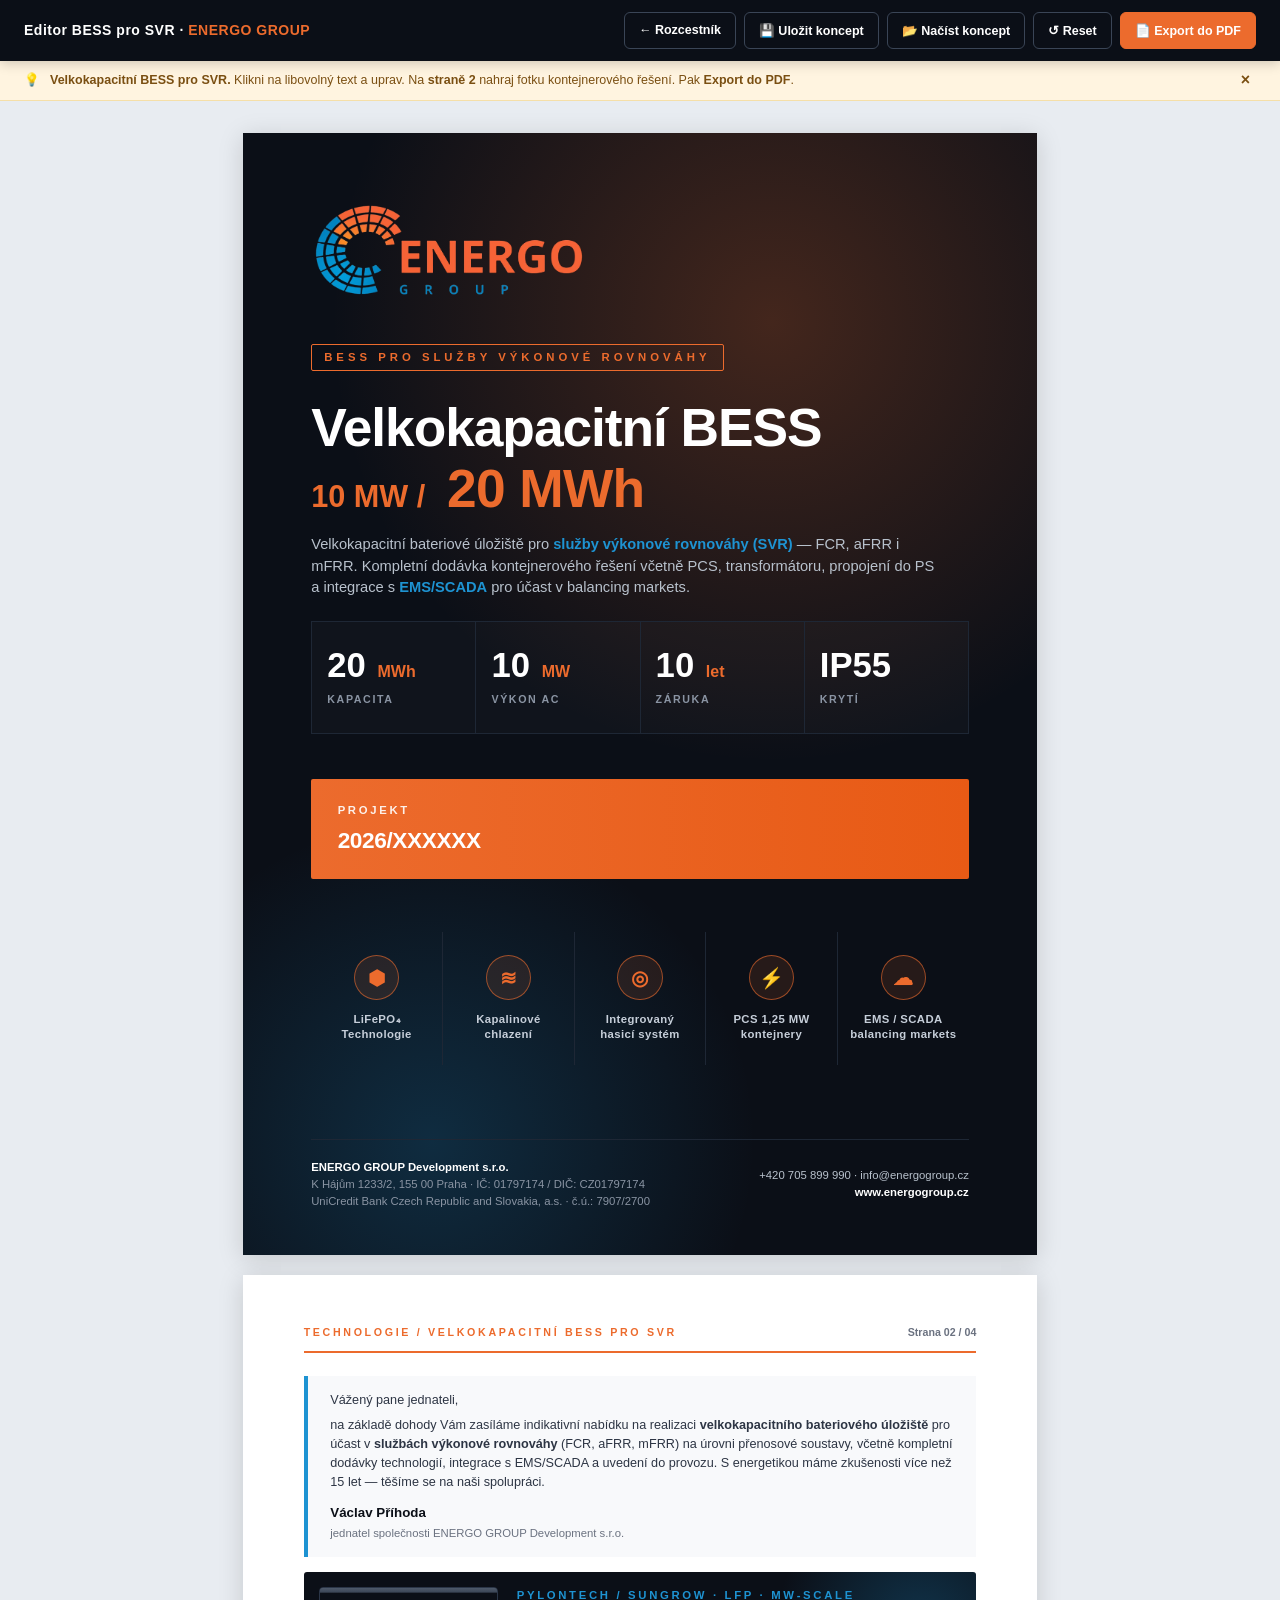
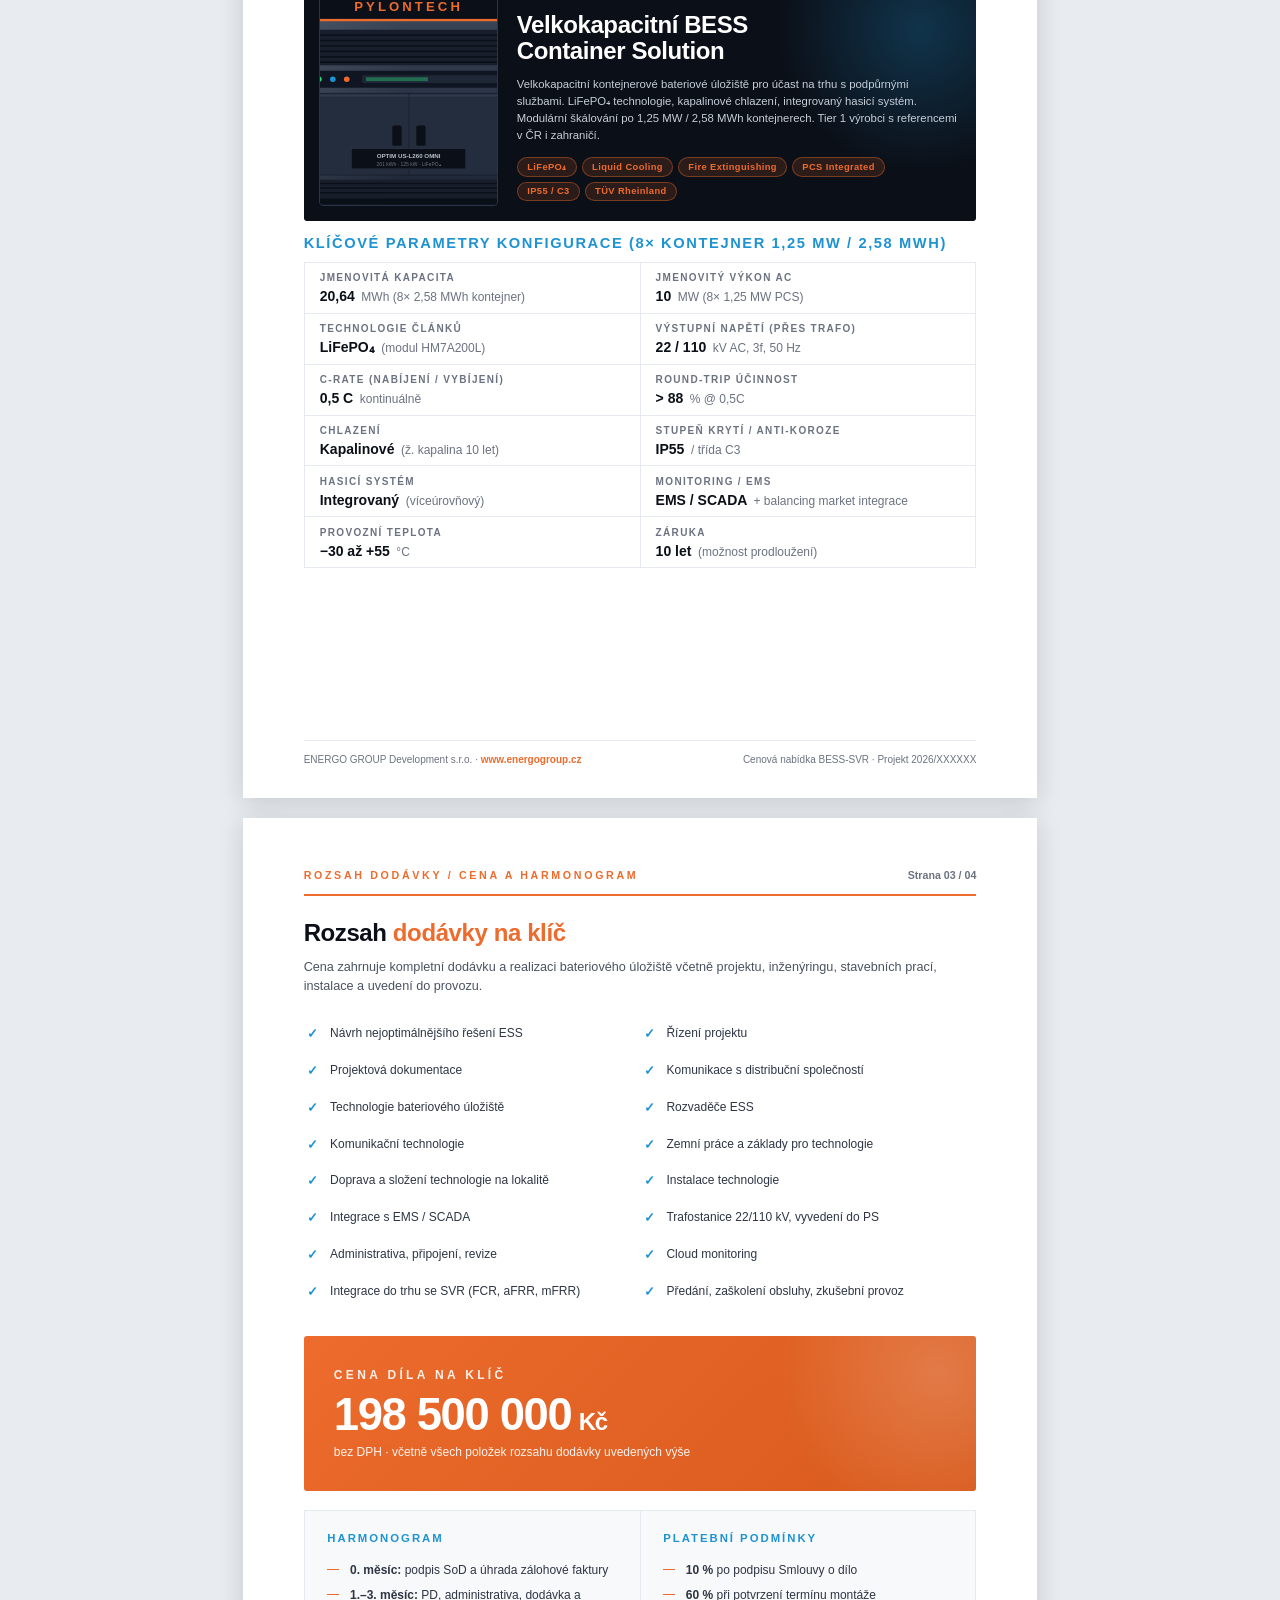
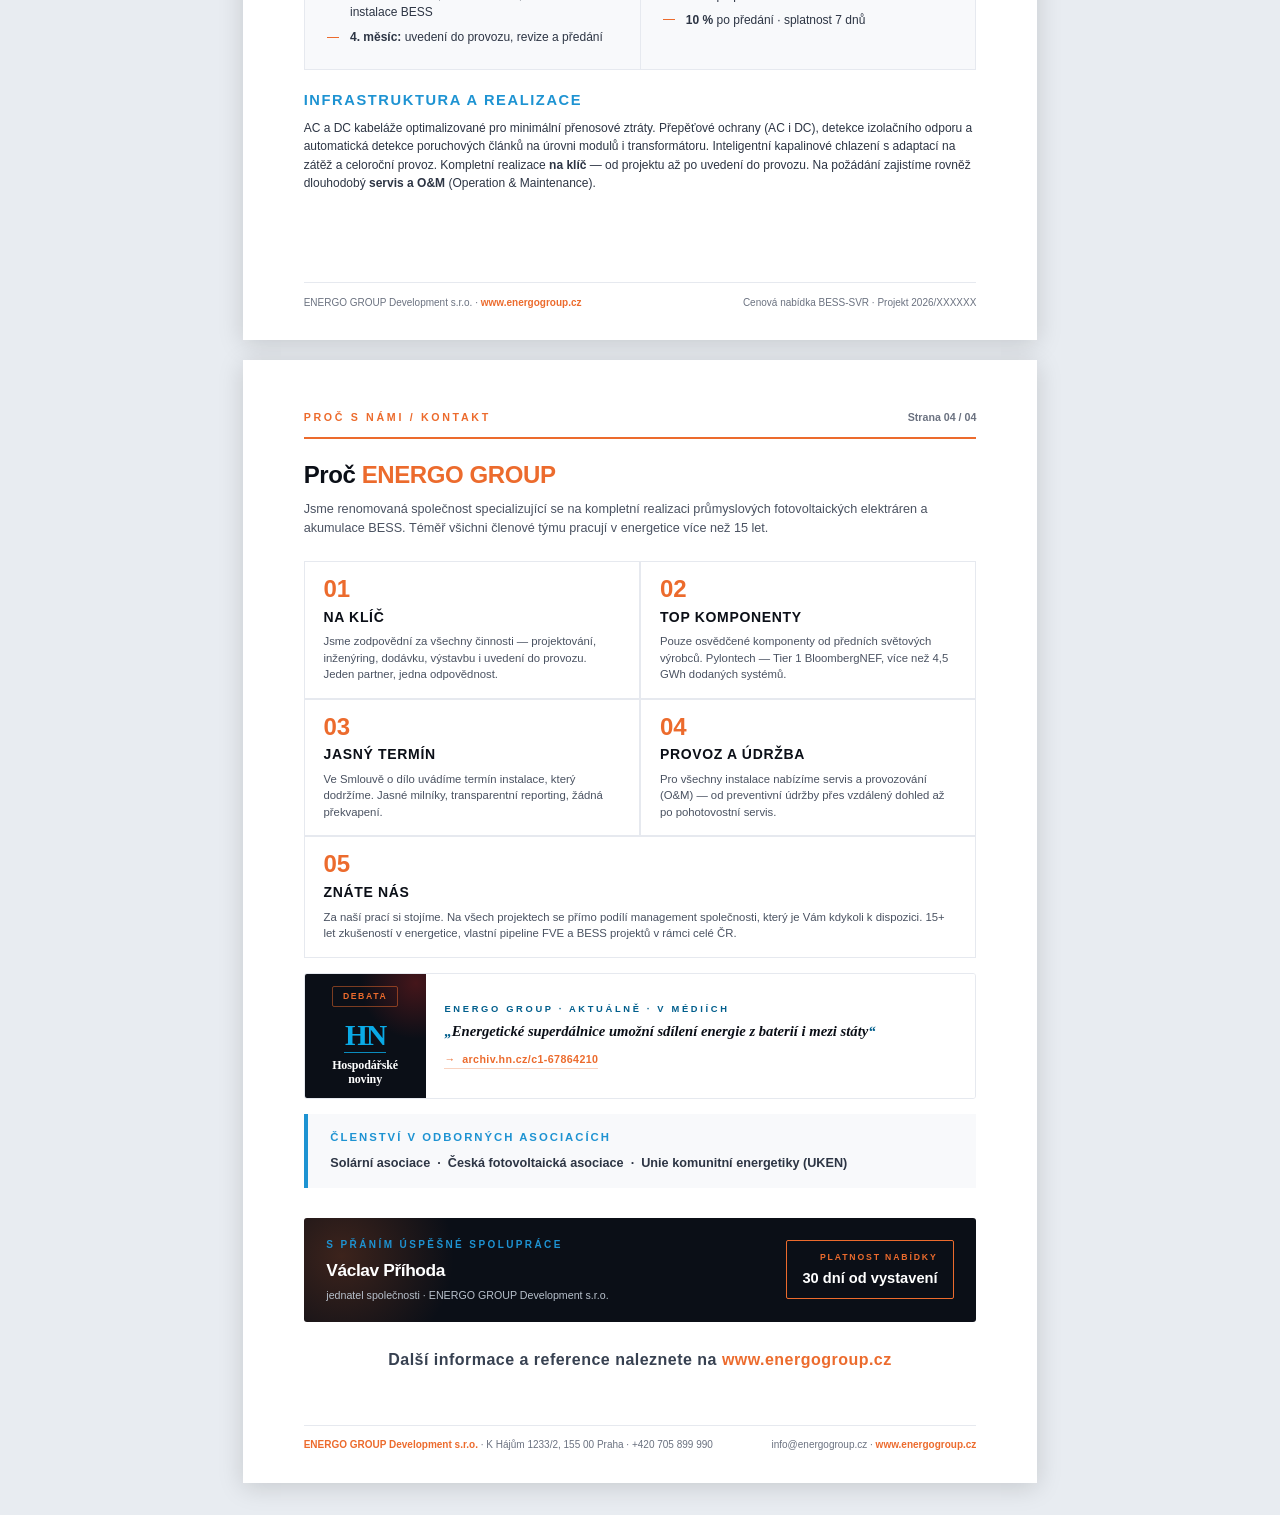
==== bess-svr.html @ c72f1ef9 "Add files via upload Initial: rozcestník + BESS + BESS-SVR + 2× FVE C&I + logo" ====
<!DOCTYPE html>
<html lang="cs">
<head>
<meta charset="UTF-8">
<meta name="viewport" content="width=device-width, initial-scale=1">
<title>Cenová nabídka BESS pro SVR – ENERGO GROUP</title>
<style>
  @page {
    size: A4;
    margin: 0;
  }
  * { margin: 0; padding: 0; box-sizing: border-box; }

  body {
    font-family: "Helvetica Neue", Helvetica, Arial, sans-serif;
    color: #1A1F2B;
    font-size: 10pt;
    line-height: 1.5;
    -webkit-print-color-adjust: exact;
    print-color-adjust: exact;
    background: #E8ECF1;
  }

  /* =================== TOOLBAR (NO PRINT) =================== */
  .toolbar {
    position: sticky;
    top: 0;
    z-index: 100;
    background: #0B0F17;
    color: #fff;
    padding: 12px 24px;
    display: flex;
    align-items: center;
    justify-content: space-between;
    gap: 16px;
    box-shadow: 0 2px 12px rgba(0,0,0,0.2);
    flex-wrap: wrap;
  }
  .toolbar-title {
    font-size: 14px;
    font-weight: 700;
    letter-spacing: 0.5px;
  }
  .toolbar-title .accent { color: #EC6B2D; }
  .toolbar-btns {
    display: flex;
    gap: 8px;
    flex-wrap: wrap;
  }
  .tb-btn {
    background: #1E2735;
    color: #fff;
    border: 1px solid #2A3547;
    padding: 8px 14px;
    border-radius: 6px;
    font-size: 12.5px;
    font-weight: 600;
    cursor: pointer;
    transition: all 0.15s;
    font-family: inherit;
  }
  .tb-btn:hover { background: #2A3547; transform: translateY(-1px); }
  .tb-btn.primary { background: #EC6B2D; border-color: #EC6B2D; }
  .tb-btn.primary:hover { background: #D85A1C; }
  .tb-btn.ghost { background: transparent; border-color: #3A4556; }
  .tb-btn.ghost:hover { background: #1E2735; }

  .help-hint {
    background: #FFF4E0;
    color: #7A4F12;
    padding: 10px 24px;
    font-size: 12.5px;
    border-bottom: 1px solid #F5DFA8;
    display: flex;
    align-items: center;
    gap: 10px;
  }
  .help-hint .dismiss {
    margin-left: auto;
    background: none;
    border: none;
    cursor: pointer;
    color: #7A4F12;
    font-size: 16px;
    font-weight: 700;
    padding: 0 6px;
  }

  .canvas {
    padding: 32px 16px;
    display: flex;
    flex-direction: column;
    align-items: center;
    gap: 20px;
  }

  /* Edit feedback */
  [contenteditable="true"] {
    outline: none;
    transition: background 0.15s, box-shadow 0.15s;
    border-radius: 2px;
  }
  [contenteditable="true"]:hover {
    background: rgba(236, 107, 45, 0.08);
    box-shadow: 0 0 0 2px rgba(236, 107, 45, 0.25);
  }
  [contenteditable="true"]:focus {
    background: rgba(236, 107, 45, 0.12);
    box-shadow: 0 0 0 2px rgba(236, 107, 45, 0.55);
  }

  .editable-img {
    cursor: pointer;
    position: relative;
    transition: all 0.15s;
  }
  .editable-img::after {
    content: "📷 Klikni pro nahrání vlastní fotky";
    position: absolute;
    top: 50%;
    left: 50%;
    transform: translate(-50%, -50%);
    background: rgba(0,0,0,0.85);
    color: #fff;
    padding: 10px 18px;
    border-radius: 20px;
    font-size: 12px;
    font-weight: 600;
    opacity: 0;
    transition: opacity 0.2s;
    pointer-events: none;
    white-space: nowrap;
  }
  .editable-img:hover::after { opacity: 1; }

  /* =================== PAGE BASE =================== */
  .page {
    width: 210mm;
    height: 297mm;
    position: relative;
    overflow: hidden;
    background: #ffffff;
    box-shadow: 0 4px 24px rgba(0, 0, 0, 0.15);
  }

  /* =================== PAGE 1 - COVER =================== */
  .cover {
    background: #0B0F17;
    color: #ffffff;
    padding: 18mm 18mm 14mm 18mm;
  }

  .cover::before {
    content: "";
    position: absolute;
    top: -100mm;
    right: -80mm;
    width: 300mm;
    height: 300mm;
    background: radial-gradient(circle, rgba(236,107,45,0.25) 0%, rgba(236,107,45,0) 55%);
    z-index: 0;
    pointer-events: none;
  }
  .cover::after {
    content: "";
    position: absolute;
    bottom: -80mm;
    left: -60mm;
    width: 220mm;
    height: 220mm;
    background: radial-gradient(circle, rgba(30,147,210,0.22) 0%, rgba(30,147,210,0) 55%);
    z-index: 0;
    pointer-events: none;
  }

  .cover-inner { position: relative; z-index: 2; height: 100%; }

  .logo-bar {
    display: block;
    height: 26mm;
    margin-bottom: 12mm;
  }
  .logo-bar img { height: 100%; display: block; }

  .label-tag {
    display: inline-block;
    font-size: 8.5pt;
    letter-spacing: 3pt;
    font-weight: 700;
    color: #EC6B2D;
    text-transform: uppercase;
    padding: 4px 12px;
    border: 1.5px solid #EC6B2D;
    border-radius: 2px;
    margin-bottom: 8mm;
  }

  .cover-title {
    font-size: 40pt;
    font-weight: 900;
    line-height: 1;
    letter-spacing: -0.8pt;
    margin-bottom: 5mm;
    color: #ffffff;
  }
  .cover-title > span:first-child { display: block; margin-bottom: 2mm; }
  .cover-title .accent {
    color: #EC6B2D;
    display: block;
    font-size: 40pt;
    letter-spacing: -0.5pt;
  }
  .cover-title .accent .kw-small {
    font-size: 23pt;
    letter-spacing: 0;
    vertical-align: baseline;
    margin-right: 2mm;
  }

  .cover-subtitle {
    font-size: 11pt;
    font-weight: 400;
    color: #B8C1CC;
    line-height: 1.45;
    margin-bottom: 6mm;
    max-width: 165mm;
  }
  .cover-subtitle strong { color: #1E93D2; font-weight: 700; }

  .stats-grid {
    width: 100%;
    margin-top: 2mm;
    border-collapse: collapse;
  }
  .stats-grid td {
    width: 25%;
    padding: 7mm 4mm;
    border: 1px solid #1E2735;
    vertical-align: top;
    background: rgba(255,255,255,0.02);
  }
  .stat-num {
    font-size: 26pt;
    font-weight: 800;
    color: #ffffff;
    line-height: 1;
    margin-bottom: 2mm;
  }
  .stat-num .unit { font-size: 12pt; color: #EC6B2D; font-weight: 600; margin-left: 2px; }
  .stat-lbl {
    font-size: 8pt;
    color: #8A94A3;
    text-transform: uppercase;
    letter-spacing: 1.2pt;
    font-weight: 600;
  }

  /* Compact cover KPI (replaces 4-cell grid) */
  .cover-kpi {
    display: inline-block;
    margin-top: 2mm;
    padding: 5mm 8mm;
    background: rgba(236, 107, 45, 0.08);
    border: 1px solid rgba(236, 107, 45, 0.35);
    border-left: 4px solid #EC6B2D;
    border-radius: 2px;
  }
  .cover-kpi .kpi-values {
    line-height: 1;
    margin-bottom: 2.5mm;
  }
  .cover-kpi .kpi-num {
    font-size: 20pt;
    font-weight: 800;
    color: #ffffff;
    letter-spacing: -0.3pt;
  }
  .cover-kpi .kpi-sep {
    font-size: 20pt;
    color: #EC6B2D;
    font-weight: 300;
    margin: 0 5mm;
  }
  .cover-kpi .kpi-label {
    font-size: 8pt;
    color: #8A94A3;
    text-transform: uppercase;
    letter-spacing: 1.8pt;
    font-weight: 600;
  }

  .project-bar {
    margin-top: 12mm;
    background: linear-gradient(90deg, #EC6B2D 0%, #E85A15 100%);
    padding: 6mm 7mm;
    color: #ffffff;
    border-radius: 2px;
  }
  .project-bar .lead {
    font-size: 8.5pt;
    text-transform: uppercase;
    letter-spacing: 2pt;
    font-weight: 600;
    opacity: 0.9;
    margin-bottom: 1mm;
  }
  .project-bar .name {
    font-size: 17pt;
    font-weight: 800;
    letter-spacing: -0.3pt;
  }

  .highlights {
    width: 100%;
    margin-top: 14mm;
    border-collapse: collapse;
  }
  .highlights td {
    width: 20%;
    padding: 6mm 3mm;
    text-align: center;
    vertical-align: top;
    border-left: 1px solid #1E2735;
  }
  .highlights td:first-child { border-left: none; }
  .hl-ico {
    display: inline-block;
    width: 12mm;
    height: 12mm;
    line-height: 12mm;
    background: rgba(236,107,45,0.12);
    color: #EC6B2D;
    border: 1.5px solid rgba(236,107,45,0.6);
    border-radius: 50%;
    font-size: 15pt;
    font-weight: 700;
    margin-bottom: 3mm;
  }
  .hl-t {
    font-size: 8.5pt;
    color: #C6CED9;
    font-weight: 600;
    line-height: 1.35;
    letter-spacing: 0.3pt;
  }

  .cover-footer {
    position: absolute;
    bottom: 12mm;
    left: 18mm;
    right: 18mm;
    z-index: 2;
    display: table;
    width: calc(100% - 36mm);
    border-top: 1px solid #1E2735;
    padding-top: 5mm;
  }
  .cover-footer > div {
    display: table-cell;
    vertical-align: middle;
    font-size: 8.5pt;
    color: #8A94A3;
  }
  .cover-footer .right { text-align: right; color: #B8C1CC; }
  .cover-footer strong { color: #ffffff; }

  /* =================== SHARED PAGE STYLES =================== */
  .sheet {
    background: #ffffff;
    padding: 13mm 16mm 12mm 16mm;
    color: #1A1F2B;
  }

  .page-header {
    display: table;
    width: 100%;
    margin-bottom: 6mm;
    padding-bottom: 3mm;
    border-bottom: 2px solid #EC6B2D;
  }
  .page-header .ph-left {
    display: table-cell;
    vertical-align: middle;
    font-size: 8pt;
    color: #6B7280;
    text-transform: uppercase;
    letter-spacing: 2pt;
    font-weight: 600;
  }
  .page-header .ph-left span { color: #EC6B2D; }
  .page-header .ph-right {
    display: table-cell;
    vertical-align: middle;
    text-align: right;
    font-size: 8pt;
    color: #6B7280;
    font-weight: 600;
  }

  h2.section {
    font-size: 18pt;
    font-weight: 800;
    color: #0B0F17;
    letter-spacing: -0.3pt;
    margin-bottom: 3mm;
    line-height: 1.15;
  }
  h2.section .accent { color: #EC6B2D; }

  h3.sub {
    font-size: 11pt;
    font-weight: 700;
    color: #1E93D2;
    text-transform: uppercase;
    letter-spacing: 1.2pt;
    margin: 2.5mm 0 2mm 0;
  }

  p { margin-bottom: 2.5mm; }

  .intro-letter {
    background: #F8F9FB;
    border-left: 4px solid #1E93D2;
    padding: 4mm 6mm;
    margin-bottom: 4mm;
    font-size: 9.5pt;
    color: #2D3544;
    line-height: 1.5;
  }
  .intro-letter p { margin-bottom: 1.5mm; }
  .intro-letter .signature {
    margin-top: 3mm;
    font-weight: 700;
    color: #0B0F17;
    font-size: 10pt;
  }
  .intro-letter .signature .role {
    display: block;
    font-weight: 400;
    font-size: 8.5pt;
    color: #6B7280;
    margin-top: 0.5mm;
  }

  /* Product hero with image */
  .product-hero {
    background: #0B0F17;
    color: #ffffff;
    padding: 0;
    border-radius: 3px;
    margin-bottom: 3mm;
    position: relative;
    overflow: hidden;
    display: flex;
    align-items: stretch;
    width: 100%;
  }
  .product-hero::before {
    content: "";
    position: absolute;
    top: -30mm;
    right: -30mm;
    width: 90mm;
    height: 90mm;
    background: radial-gradient(circle, rgba(30,147,210,0.28) 0%, rgba(30,147,210,0) 60%);
    pointer-events: none;
  }
  .product-hero > .ph-img,
  .product-hero > .ph-txt {
    position: relative;
    z-index: 2;
  }
  .product-hero .ph-img {
    width: 30%;
    flex-shrink: 0;
    padding: 4mm 2mm 4mm 4mm;
    display: flex;
  }
  .product-hero .ph-img-wrap {
    background: #0B0F17;
    border-radius: 4px;
    padding: 0;
    flex: 1;
    min-height: 55mm;
    border: 1px solid #2A3547;
    overflow: hidden;
    position: relative;
  }
  .product-hero .ph-img-wrap img {
    width: 100%;
    height: 100%;
    display: block;
    object-fit: cover;
    position: absolute;
    top: 0;
    left: 0;
  }
  .product-hero .ph-img-wrap svg {
    width: 100%;
    height: 100%;
    display: block;
    position: absolute;
    top: 0;
    left: 0;
  }
  .product-hero .ph-txt {
    flex: 1;
    padding: 4mm 5mm 4mm 3mm;
  }
  .product-brand {
    font-size: 8.5pt;
    font-weight: 600;
    letter-spacing: 2pt;
    color: #1E93D2;
    text-transform: uppercase;
    margin-bottom: 2mm;
  }
  .product-name {
    font-size: 18pt;
    font-weight: 800;
    letter-spacing: -0.3pt;
    line-height: 1.1;
    margin-bottom: 3mm;
  }
  .product-desc {
    font-size: 8.5pt;
    color: #C6CED9;
    line-height: 1.5;
    margin-bottom: 3.5mm;
  }
  .product-tags {
    font-size: 0;
    line-height: 1.1;
  }
  .product-tags span {
    display: inline-block;
    font-size: 7pt;
    background: rgba(236,107,45,0.15);
    color: #EC6B2D;
    border: 1px solid rgba(236,107,45,0.4);
    padding: 1mm 2.5mm;
    margin: 0 1.2mm 1.2mm 0;
    font-weight: 600;
    letter-spacing: 0.3pt;
    border-radius: 20pt;
  }

  .specs-table {
    width: 100%;
    border-collapse: collapse;
    margin-bottom: 3mm;
  }
  .specs-table td {
    width: 50%;
    padding: 2mm 4mm;
    vertical-align: top;
    border: 1px solid #E6E9EF;
    background: #ffffff;
  }
  .specs-table .spec-label {
    display: block;
    font-size: 7.5pt;
    color: #6B7280;
    text-transform: uppercase;
    letter-spacing: 1pt;
    font-weight: 600;
    margin-bottom: 0.8mm;
  }
  .specs-table .spec-value {
    font-size: 10.5pt;
    font-weight: 700;
    color: #0B0F17;
    line-height: 1.2;
  }
  .specs-table .spec-value .unit {
    font-weight: 400;
    color: #6B7280;
    font-size: 9pt;
    margin-left: 2pt;
  }

  .scope-table {
    width: 100%;
    border-collapse: collapse;
  }
  .scope-table td {
    width: 50%;
    padding: 2.5mm 3mm 2.5mm 7mm;
    vertical-align: top;
    font-size: 9pt;
    color: #2D3544;
    position: relative;
  }
  .scope-table td::before {
    content: "✓";
    position: absolute;
    left: 1mm;
    top: 2.5mm;
    color: #1E93D2;
    font-weight: 700;
    font-size: 10pt;
  }

  .price-box {
    background: linear-gradient(135deg, #EC6B2D 0%, #D85A1C 100%);
    color: #ffffff;
    padding: 8mm 8mm;
    margin: 7mm 0 5mm 0;
    position: relative;
    overflow: hidden;
    border-radius: 3px;
  }
  .price-box::before {
    content: "";
    position: absolute;
    top: -40mm;
    right: -40mm;
    width: 100mm;
    height: 100mm;
    background: radial-gradient(circle, rgba(255,255,255,0.18) 0%, rgba(255,255,255,0) 60%);
    pointer-events: none;
  }
  .price-box-inner { position: relative; z-index: 2; }
  .price-label {
    font-size: 9pt;
    text-transform: uppercase;
    letter-spacing: 2.5pt;
    font-weight: 600;
    opacity: 0.9;
    margin-bottom: 2mm;
  }
  .price-amount {
    font-size: 34pt;
    font-weight: 900;
    letter-spacing: -1pt;
    line-height: 1;
    margin-bottom: 1.5mm;
  }
  .price-amount .currency { font-size: 18pt; font-weight: 700; margin-left: 2mm; }
  .price-note { font-size: 9pt; opacity: 0.92; }

  .terms-block {
    width: 100%;
    border-collapse: collapse;
    margin-bottom: 5mm;
  }
  .terms-block td {
    width: 50%;
    padding: 5mm 6mm;
    vertical-align: top;
    border: 1px solid #E6E9EF;
    background: #F8F9FB;
  }
  .terms-title {
    font-size: 8.5pt;
    text-transform: uppercase;
    letter-spacing: 1.5pt;
    font-weight: 700;
    color: #1E93D2;
    margin-bottom: 3mm;
  }
  .terms-list { list-style: none; padding: 0; margin: 0; }
  .terms-list li {
    padding: 1mm 0 1mm 6mm;
    font-size: 9pt;
    color: #2D3544;
    position: relative;
    line-height: 1.45;
  }
  .terms-list li::before {
    content: "";
    position: absolute;
    left: 0;
    top: 3mm;
    width: 3mm;
    height: 1px;
    background: #EC6B2D;
  }

  .why-grid {
    width: 100%;
    border-collapse: separate;
    border-spacing: 0;
    margin-bottom: 4mm;
  }
  .why-grid td {
    width: 50%;
    padding: 4mm 5mm;
    vertical-align: top;
    border: 1px solid #E6E9EF;
    background: #ffffff;
  }
  .why-num {
    display: inline-block;
    font-size: 18pt;
    font-weight: 900;
    color: #EC6B2D;
    line-height: 1;
    margin-bottom: 1.5mm;
  }
  .why-title {
    font-size: 10.5pt;
    font-weight: 800;
    color: #0B0F17;
    text-transform: uppercase;
    letter-spacing: 0.5pt;
    margin-bottom: 1.5mm;
  }
  .why-desc { font-size: 8.5pt; color: #4A5261; line-height: 1.45; }

  .memberships {
    background: #F8F9FB;
    padding: 4mm 6mm;
    margin-bottom: 4mm;
    border-left: 4px solid #1E93D2;
  }
  .memberships .m-title {
    font-size: 8.5pt;
    text-transform: uppercase;
    letter-spacing: 1.5pt;
    font-weight: 700;
    color: #1E93D2;
    margin-bottom: 2mm;
  }
  .memberships .m-list { font-size: 9.5pt; color: #2D3544; font-weight: 600; }

  /* Media feature (press mention) - compact strip */
  .media-feature {
    display: table;
    width: 100%;
    margin-bottom: 4mm;
    border: 1px solid #E6E9EF;
    border-radius: 3px;
    overflow: hidden;
    table-layout: fixed;
  }
  .mf-left {
    display: table-cell;
    width: 32mm;
    padding: 3mm 4mm;
    background: #0B0F17;
    color: #ffffff;
    vertical-align: middle;
    text-align: center;
    position: relative;
    overflow: hidden;
  }
  .mf-left::before {
    content: "";
    position: absolute;
    top: -15mm;
    right: -15mm;
    width: 35mm;
    height: 35mm;
    background: radial-gradient(circle, rgba(139, 30, 30, 0.45) 0%, rgba(139, 30, 30, 0) 60%);
    pointer-events: none;
  }
  .mf-badge-tag {
    position: relative;
    z-index: 2;
    display: inline-block;
    font-size: 6.5pt;
    font-weight: 700;
    color: #EC6B2D;
    text-transform: uppercase;
    letter-spacing: 1.2pt;
    border: 1px solid rgba(236,107,45,0.5);
    padding: 0.8mm 2.5mm;
    border-radius: 2px;
    margin-bottom: 2mm;
  }
  .mf-brand {
    position: relative;
    z-index: 2;
    font-family: Georgia, 'Times New Roman', serif;
    font-size: 9pt;
    font-weight: 700;
    color: #ffffff;
    line-height: 1.2;
    letter-spacing: -0.1pt;
  }

  /* HN masthead (newspaper brand mark) */
  .hn-masthead {
    position: relative;
    z-index: 2;
    margin-top: 2mm;
    text-align: center;
  }
  /* HN brand blue: rgb(10, 170, 230) = #0AAAE6 from hn.cz */
  .hn-mark {
    font-family: Georgia, 'Times New Roman', serif;
    font-weight: 900;
    font-size: 22pt;
    color: #0AAAE6;
    letter-spacing: -1.5pt;
    line-height: 0.95;
    margin-bottom: 0.6mm;
  }
  .hn-divider {
    width: 11mm;
    height: 1px;
    background: #0AAAE6;
    margin: 0 auto 1.2mm auto;
    opacity: 0.8;
  }
  .mf-right {
    display: table-cell;
    padding: 4mm 5mm;
    vertical-align: middle;
    background: #ffffff;
  }
  .mf-overline {
    font-size: 7pt;
    color: #005E8C;
    text-transform: uppercase;
    letter-spacing: 2pt;
    font-weight: 700;
    margin-bottom: 1.5mm;
  }
  .mf-title {
    font-family: Georgia, 'Times New Roman', serif;
    font-size: 11pt;
    font-weight: 700;
    color: #0B0F17;
    line-height: 1.3;
    font-style: italic;
    margin-bottom: 2mm;
  }
  .mf-title::before { content: "„"; color: #005E8C; }
  .mf-title::after  { content: "\201C"; color: #005E8C; }
  .mf-link {
    display: inline-block;
    font-size: 8pt;
    color: #EC6B2D;
    font-weight: 700;
    text-decoration: none;
    letter-spacing: 0.3pt;
    border-bottom: 1px solid rgba(236,107,45,0.3);
    padding-bottom: 1px;
  }
  .mf-link:hover { color: #D85A1C; border-bottom-color: #EC6B2D; }

  .signoff {
    background: #0B0F17;
    color: #ffffff;
    padding: 5mm 6mm;
    margin-top: 8mm;
    border-radius: 3px;
    position: relative;
    overflow: hidden;
  }
  .signoff::before {
    content: "";
    position: absolute;
    top: -25mm;
    left: -25mm;
    width: 70mm;
    height: 70mm;
    background: radial-gradient(circle, rgba(236,107,45,0.22) 0%, rgba(236,107,45,0) 60%);
    pointer-events: none;
  }
  .signoff-inner { position: relative; z-index: 2; display: table; width: 100%; }
  .signoff-left, .signoff-right {
    display: table-cell;
    vertical-align: middle;
  }
  .signoff-left { width: 60%; }
  .signoff-right { width: 40%; text-align: right; }
  .sign-title {
    font-size: 7.5pt;
    color: #1E93D2;
    text-transform: uppercase;
    letter-spacing: 1.8pt;
    font-weight: 700;
    margin-bottom: 1.5mm;
  }
  .sign-name {
    font-size: 13pt;
    font-weight: 800;
    color: #ffffff;
    letter-spacing: -0.3pt;
    margin-bottom: 0.8mm;
  }
  .sign-role { font-size: 8pt; color: #B8C1CC; }
  .validity-tag {
    display: inline-block;
    border: 1.2px solid #EC6B2D;
    padding: 2.5mm 4mm;
    border-radius: 2px;
  }
  .validity-tag .v-label {
    display: block;
    font-size: 6.5pt;
    text-transform: uppercase;
    letter-spacing: 1.4pt;
    color: #EC6B2D;
    font-weight: 700;
    margin-bottom: 0.8mm;
  }
  .validity-tag .v-date {
    font-size: 11pt;
    font-weight: 800;
    color: #ffffff;
  }

  .website-ref {
    margin-top: 7mm;
    margin-bottom: 3mm;
    text-align: center;
    font-size: 12pt;
    font-weight: 600;
    color: #374151;
    letter-spacing: 0.03em;
  }
  .website-ref a {
    color: #EC6B2D;
    text-decoration: none;
    font-weight: 700;
  }

  .page-footer {
    position: absolute;
    bottom: 8mm;
    left: 16mm;
    right: 16mm;
    padding-top: 3mm;
    border-top: 1px solid #E6E9EF;
    display: table;
    width: calc(100% - 32mm);
    font-size: 7.5pt;
    color: #6B7280;
  }
  .page-footer > div { display: table-cell; vertical-align: middle; }
  .page-footer .pf-right { text-align: right; }
  .page-footer strong { color: #EC6B2D; }

  /* =================== PRINT =================== */
  @media print {
    html, body {
      background: #fff !important;
      margin: 0 !important;
      padding: 0 !important;
    }
    .no-print { display: none !important; }
    .canvas {
      padding: 0 !important;
      margin: 0 !important;
      gap: 0 !important;
      display: block !important;
    }
    .page {
      box-shadow: none !important;
      margin: 0 !important;
      width: 210mm;
      height: 297mm;
      page-break-after: always;
      page-break-inside: avoid;
      break-after: page;
      overflow: hidden;
    }
    .page:last-child {
      page-break-after: auto;
      break-after: auto;
    }
    [contenteditable="true"]:hover,
    [contenteditable="true"]:focus {
      background: transparent !important;
      box-shadow: none !important;
    }
    .editable-img { cursor: default !important; }
    .editable-img::after { display: none !important; }
  }

  @media (max-width: 900px) {
    .toolbar { padding: 10px 12px; }
    .toolbar-title { font-size: 12px; }
    .tb-btn { font-size: 11px; padding: 6px 10px; }
    .canvas { padding: 16px 6px; }
    .page { transform: scale(0.95); transform-origin: top center; }
  }
</style>
</head>
<body>

<!-- ================== TOOLBAR ================== -->
<div class="toolbar no-print">
  <div class="toolbar-title">Editor BESS pro SVR · <span class="accent">ENERGO GROUP</span></div>
  <div class="toolbar-btns">
    <a class="tb-btn ghost" href="index.html" style="text-decoration:none;display:inline-flex;align-items:center;">← Rozcestník</a>
    <button class="tb-btn ghost" onclick="saveToStorage()">💾 Uložit koncept</button>
    <button class="tb-btn ghost" onclick="loadFromStorage()">📂 Načíst koncept</button>
    <button class="tb-btn ghost" onclick="resetTemplate()">↺ Reset</button>
    <button class="tb-btn primary" onclick="exportPdf()">📄 Export do PDF</button>
  </div>
</div>

<div class="help-hint no-print" id="helpHint">
  <span>💡</span>
  <span><strong>Velkokapacitní BESS pro SVR.</strong> Klikni na libovolný text a uprav. Na <strong>straně 2</strong> nahraj fotku kontejnerového řešení. Pak <strong>Export do PDF</strong>.</span>
  <button class="dismiss" onclick="document.getElementById('helpHint').style.display='none'">×</button>
</div>

<div class="canvas">

<!-- ==================== PAGE 1 - COVER ==================== -->
<div class="page cover">
  <div class="cover-inner">

    <div class="logo-bar">
      <img id="logoImg" alt="ENERGO GROUP">
    </div>

    <div class="label-tag" contenteditable="true">BESS pro služby výkonové rovnováhy</div>

    <div class="cover-title">
      <span contenteditable="true">Velkokapacitní BESS</span>
      <span class="accent" contenteditable="true"><span class="kw-small">10 MW /</span> 20 MWh</span>
    </div>

    <div class="cover-subtitle" contenteditable="true">
      Velkokapacitní bateriové úložiště pro <strong>služby výkonové rovnováhy (SVR)</strong> — FCR, aFRR i mFRR.
      Kompletní dodávka kontejnerového řešení včetně PCS, transformátoru, propojení do PS a integrace
      s <strong>EMS/SCADA</strong> pro účast v balancing markets.
    </div>

    <table class="stats-grid" cellspacing="0" cellpadding="0">
      <tr>
        <td>
          <div class="stat-num"><span contenteditable="true">20</span> <span class="unit" contenteditable="true">MWh</span></div>
          <div class="stat-lbl" contenteditable="true">Kapacita</div>
        </td>
        <td>
          <div class="stat-num"><span contenteditable="true">10</span> <span class="unit" contenteditable="true">MW</span></div>
          <div class="stat-lbl" contenteditable="true">Výkon AC</div>
        </td>
        <td>
          <div class="stat-num"><span contenteditable="true">10</span> <span class="unit" contenteditable="true">let</span></div>
          <div class="stat-lbl" contenteditable="true">Záruka</div>
        </td>
        <td>
          <div class="stat-num"><span contenteditable="true">IP55</span></div>
          <div class="stat-lbl" contenteditable="true">Krytí</div>
        </td>
      </tr>
    </table>

    <div class="project-bar">
      <div class="lead" contenteditable="true">Projekt</div>
      <div class="name" contenteditable="true">2026/XXXXXX</div>
    </div>

    <table class="highlights" cellspacing="0" cellpadding="0">
      <tr>
        <td>
          <div class="hl-ico">⬢</div>
          <div class="hl-t" contenteditable="true">LiFePO₄<br>Technologie</div>
        </td>
        <td>
          <div class="hl-ico">≋</div>
          <div class="hl-t" contenteditable="true">Kapalinové<br>chlazení</div>
        </td>
        <td>
          <div class="hl-ico">◎</div>
          <div class="hl-t" contenteditable="true">Integrovaný<br>hasicí systém</div>
        </td>
        <td>
          <div class="hl-ico">⚡</div>
          <div class="hl-t" contenteditable="true">PCS 1,25 MW<br>kontejnery</div>
        </td>
        <td>
          <div class="hl-ico">☁</div>
          <div class="hl-t" contenteditable="true">EMS / SCADA<br>balancing markets</div>
        </td>
      </tr>
    </table>

  </div>

  <div class="cover-footer">
    <div>
      <strong contenteditable="true">ENERGO GROUP Development s.r.o.</strong><br>
      <span contenteditable="true">K Hájům 1233/2, 155 00 Praha  ·  IČ: 01797174 / DIČ: CZ01797174</span><br>
      <span contenteditable="true">UniCredit Bank Czech Republic and Slovakia, a.s.  ·  č.ú.: 7907/2700</span>
    </div>
    <div class="right">
      <span contenteditable="true">+420 705 899 990 · info@energogroup.cz</span><br>
      <strong contenteditable="true">www.energogroup.cz</strong>
    </div>
  </div>
</div>


<!-- ==================== PAGE 2 - PRODUCT & SPECS ==================== -->
<div class="page sheet">

  <div class="page-header">
    <div class="ph-left"><span contenteditable="true">Technologie</span> <span>/</span> <span contenteditable="true">Velkokapacitní BESS pro SVR</span></div>
    <div class="ph-right" contenteditable="true">Strana 02 / 04</div>
  </div>

  <div class="intro-letter">
    <p contenteditable="true">Vážený pane jednateli,</p>
    <p contenteditable="true">na základě dohody Vám zasíláme indikativní nabídku na realizaci <strong>velkokapacitního bateriového úložiště</strong>
    pro účast v <strong>službách výkonové rovnováhy</strong> (FCR, aFRR, mFRR) na úrovni přenosové soustavy,
    včetně kompletní dodávky technologií, integrace s EMS/SCADA a uvedení do provozu. S energetikou máme
    zkušenosti více než 15 let — těšíme se na naši spolupráci.</p>
    <div class="signature">
      <span contenteditable="true">Václav Příhoda</span>
      <span class="role" contenteditable="true">jednatel společnosti ENERGO GROUP Development s.r.o.</span>
    </div>
  </div>

  <div class="product-hero">

    <div class="ph-img">
      <div class="ph-img-wrap editable-img" onclick="uploadProductImage(this)" title="Klikni pro nahrání vlastní fotky">
        <!-- Default: SVG illustration - cabinet fills entire frame edge-to-edge -->
        <svg id="productSvg" viewBox="0 0 300 280" xmlns="http://www.w3.org/2000/svg" preserveAspectRatio="xMidYMid slice">
          <defs>
            <linearGradient id="bodyGrad" x1="0" y1="0" x2="0" y2="1">
              <stop offset="0%" stop-color="#3F4B5C"/>
              <stop offset="40%" stop-color="#2E384A"/>
              <stop offset="100%" stop-color="#1C2433"/>
            </linearGradient>
            <linearGradient id="topGrad" x1="0" y1="0" x2="0" y2="1">
              <stop offset="0%" stop-color="#4E5A6B"/>
              <stop offset="100%" stop-color="#3A4556"/>
            </linearGradient>
            <linearGradient id="highlightGrad" x1="0" y1="0" x2="1" y2="0">
              <stop offset="0%" stop-color="#ffffff" stop-opacity="0.08"/>
              <stop offset="50%" stop-color="#ffffff" stop-opacity="0"/>
              <stop offset="100%" stop-color="#ffffff" stop-opacity="0"/>
            </linearGradient>
          </defs>

          <!-- Cabinet fills entire frame -->
          <rect x="0" y="0" width="300" height="280" fill="url(#bodyGrad)"/>

          <!-- Vertical light sheen on left side -->
          <rect x="0" y="0" width="300" height="280" fill="url(#highlightGrad)"/>

          <!-- Top panel perspective (thin trim at top) -->
          <rect x="0" y="0" width="300" height="6" fill="url(#topGrad)"/>

          <!-- Top branding strip -->
          <rect x="0" y="6" width="300" height="34" fill="#0B0F17"/>
          <text x="150" y="30" text-anchor="middle" fill="#EC6B2D" font-family="Arial, sans-serif" font-size="17" font-weight="700" letter-spacing="4">PYLONTECH</text>

          <!-- Brand accent bar -->
          <rect x="0" y="40" width="300" height="3" fill="#EC6B2D"/>

          <!-- Upper vent grille -->
          <rect x="14" y="54" width="272" height="46" fill="#181E2B"/>
          <g fill="#0B0F17">
            <rect x="22" y="60" width="256" height="2"/>
            <rect x="22" y="67" width="256" height="2"/>
            <rect x="22" y="74" width="256" height="2"/>
            <rect x="22" y="81" width="256" height="2"/>
            <rect x="22" y="88" width="256" height="2"/>
            <rect x="22" y="95" width="256" height="2"/>
          </g>

          <!-- Status LED panel -->
          <rect x="14" y="107" width="272" height="22" fill="#0F1522" rx="2"/>
          <circle cx="34" cy="118" r="3.6" fill="#2BD67B"/>
          <circle cx="52" cy="118" r="3.6" fill="#1E93D2"/>
          <circle cx="70" cy="118" r="3.6" fill="#EC6B2D"/>
          <rect x="90" y="113" width="180" height="10" fill="#1E2735" rx="1.5"/>
          <!-- Small display indicator -->
          <rect x="95" y="115.5" width="80" height="5" fill="#2BD67B" opacity="0.4"/>

          <!-- Main door panel -->
          <rect x="14" y="136" width="272" height="106" fill="#242D3D" stroke="#0F1522" stroke-width="0.6"/>
          <rect x="16" y="138" width="268" height="2.5" fill="#3A4556" opacity="0.6"/>

          <!-- Door divider -->
          <line x1="150.5" y1="136" x2="150.5" y2="242" stroke="#141B28" stroke-width="0.8"/>

          <!-- Door handles -->
          <rect x="129" y="178" width="12" height="26" fill="#0B0F17" rx="2"/>
          <rect x="160" y="178" width="12" height="26" fill="#0B0F17" rx="2"/>

          <!-- Model plate -->
          <rect x="76" y="208" width="148" height="26" fill="#0B0F17" stroke="#3A4556" stroke-width="0.4"/>
          <text x="150" y="220" text-anchor="middle" fill="#B8C1CC" font-family="Arial, sans-serif" font-size="8" font-weight="600">OPTIM US-L260 OMNI</text>
          <text x="150" y="230" text-anchor="middle" fill="#6B7280" font-family="Arial, sans-serif" font-size="6.5">261 kWh · 125 kW · LiFePO₄</text>

          <!-- Lower vent grille -->
          <rect x="14" y="248" width="272" height="24" fill="#181E2B"/>
          <g fill="#0B0F17">
            <rect x="22" y="252" width="256" height="1.8"/>
            <rect x="22" y="258" width="256" height="1.8"/>
            <rect x="22" y="264" width="256" height="1.8"/>
          </g>

          <!-- Base trim -->
          <rect x="0" y="272" width="300" height="8" fill="#0B0F17"/>

          <!-- Corner bolts/rivets -->
          <circle cx="8" cy="14" r="1.8" fill="#0B0F17"/>
          <circle cx="292" cy="14" r="1.8" fill="#0B0F17"/>
          <circle cx="8" cy="266" r="1.8" fill="#0B0F17"/>
          <circle cx="292" cy="266" r="1.8" fill="#0B0F17"/>

          <!-- Subtle vertical highlight on left -->
          <rect x="4" y="8" width="3" height="260" fill="#ffffff" opacity="0.08"/>
        </svg>
      </div>
    </div>

    <div class="ph-txt">
      <div class="product-brand" contenteditable="true">Pylontech / Sungrow · LFP · MW‑scale</div>
      <div class="product-name" contenteditable="true">Velkokapacitní BESS<br>Container Solution</div>
      <div class="product-desc" contenteditable="true">
        Velkokapacitní kontejnerové bateriové úložiště pro účast na trhu s podpůrnými službami.
        LiFePO₄ technologie, kapalinové chlazení, integrovaný hasicí systém. Modulární škálování
        po 1,25 MW / 2,58 MWh kontejnerech. Tier 1 výrobci s referencemi v ČR i zahraničí.
      </div>
      <div class="product-tags">
        <span contenteditable="true">LiFePO₄</span>
        <span contenteditable="true">Liquid Cooling</span>
        <span contenteditable="true">Fire Extinguishing</span>
        <span contenteditable="true">PCS Integrated</span>
        <span contenteditable="true">IP55 / C3</span>
        <span contenteditable="true">TÜV Rheinland</span>
      </div>
    </div>

  </div>

  <h3 class="sub" contenteditable="true">Klíčové parametry konfigurace (8× kontejner 1,25 MW / 2,58 MWh)</h3>

  <table class="specs-table" cellspacing="0" cellpadding="0">
    <tr>
      <td>
        <span class="spec-label" contenteditable="true">Jmenovitá kapacita</span>
        <div class="spec-value"><span contenteditable="true">20,64</span> <span class="unit" contenteditable="true">MWh (8× 2,58 MWh kontejner)</span></div>
      </td>
      <td>
        <span class="spec-label" contenteditable="true">Jmenovitý výkon AC</span>
        <div class="spec-value"><span contenteditable="true">10</span> <span class="unit" contenteditable="true">MW (8× 1,25 MW PCS)</span></div>
      </td>
    </tr>
    <tr>
      <td>
        <span class="spec-label" contenteditable="true">Technologie článků</span>
        <div class="spec-value"><span contenteditable="true">LiFePO₄</span> <span class="unit" contenteditable="true">(modul HM7A200L)</span></div>
      </td>
      <td>
        <span class="spec-label" contenteditable="true">Výstupní napětí (přes trafo)</span>
        <div class="spec-value"><span contenteditable="true">22 / 110</span> <span class="unit" contenteditable="true">kV AC, 3f, 50 Hz</span></div>
      </td>
    </tr>
    <tr>
      <td>
        <span class="spec-label" contenteditable="true">C‑rate (nabíjení / vybíjení)</span>
        <div class="spec-value"><span contenteditable="true">0,5 C</span> <span class="unit" contenteditable="true">kontinuálně</span></div>
      </td>
      <td>
        <span class="spec-label" contenteditable="true">Round‑trip účinnost</span>
        <div class="spec-value"><span contenteditable="true">&gt; 88</span> <span class="unit" contenteditable="true">% @ 0,5C</span></div>
      </td>
    </tr>
    <tr>
      <td>
        <span class="spec-label" contenteditable="true">Chlazení</span>
        <div class="spec-value"><span contenteditable="true">Kapalinové</span> <span class="unit" contenteditable="true">(ž. kapalina 10 let)</span></div>
      </td>
      <td>
        <span class="spec-label" contenteditable="true">Stupeň krytí / anti‑koroze</span>
        <div class="spec-value"><span contenteditable="true">IP55</span> <span class="unit" contenteditable="true">/ třída C3</span></div>
      </td>
    </tr>
    <tr>
      <td>
        <span class="spec-label" contenteditable="true">Hasicí systém</span>
        <div class="spec-value"><span contenteditable="true">Integrovaný</span> <span class="unit" contenteditable="true">(víceúrovňový)</span></div>
      </td>
      <td>
        <span class="spec-label" contenteditable="true">Monitoring / EMS</span>
        <div class="spec-value"><span contenteditable="true">EMS / SCADA</span> <span class="unit" contenteditable="true">+ balancing market integrace</span></div>
      </td>
    </tr>
    <tr>
      <td>
        <span class="spec-label" contenteditable="true">Provozní teplota</span>
        <div class="spec-value"><span contenteditable="true">−30 až +55</span> <span class="unit" contenteditable="true">°C</span></div>
      </td>
      <td>
        <span class="spec-label" contenteditable="true">Záruka</span>
        <div class="spec-value"><span contenteditable="true">10 let</span> <span class="unit" contenteditable="true">(možnost prodloužení)</span></div>
      </td>
    </tr>
  </table>

  <div class="page-footer">
    <div><span contenteditable="true">ENERGO GROUP Development s.r.o.</span> · <strong contenteditable="true">www.energogroup.cz</strong></div>
    <div class="pf-right" contenteditable="true">Cenová nabídka BESS-SVR · Projekt 2026/XXXXXX</div>
  </div>
</div>


<!-- ==================== PAGE 3 - SCOPE & PRICE ==================== -->
<div class="page sheet">

  <div class="page-header">
    <div class="ph-left"><span contenteditable="true">Rozsah dodávky</span> <span>/</span> <span contenteditable="true">Cena a harmonogram</span></div>
    <div class="ph-right" contenteditable="true">Strana 03 / 04</div>
  </div>

  <h2 class="section"><span contenteditable="true">Rozsah</span> <span class="accent" contenteditable="true">dodávky na klíč</span></h2>
  <p style="color:#4A5261; font-size:9.5pt; margin-bottom:5mm;" contenteditable="true">
    Cena zahrnuje kompletní dodávku a realizaci bateriového úložiště
    včetně projektu, inženýringu, stavebních prací, instalace a uvedení do provozu.
  </p>

  <table class="scope-table" cellspacing="0" cellpadding="0">
    <tr>
      <td contenteditable="true">Návrh nejoptimálnějšího řešení ESS</td>
      <td contenteditable="true">Řízení projektu</td>
    </tr>
    <tr>
      <td contenteditable="true">Projektová dokumentace</td>
      <td contenteditable="true">Komunikace s distribuční společností</td>
    </tr>
    <tr>
      <td contenteditable="true">Technologie bateriového úložiště</td>
      <td contenteditable="true">Rozvaděče ESS</td>
    </tr>
    <tr>
      <td contenteditable="true">Komunikační technologie</td>
      <td contenteditable="true">Zemní práce a základy pro technologie</td>
    </tr>
    <tr>
      <td contenteditable="true">Doprava a složení technologie na lokalitě</td>
      <td contenteditable="true">Instalace technologie</td>
    </tr>
    <tr>
      <td contenteditable="true">Integrace s EMS / SCADA</td>
      <td contenteditable="true">Trafostanice 22/110 kV, vyvedení do PS</td>
    </tr>
    <tr>
      <td contenteditable="true">Administrativa, připojení, revize</td>
      <td contenteditable="true">Cloud monitoring</td>
    </tr>
    <tr>
      <td contenteditable="true">Integrace do trhu se SVR (FCR, aFRR, mFRR)</td>
      <td contenteditable="true">Předání, zaškolení obsluhy, zkušební provoz</td>
    </tr>
  </table>

  <div class="price-box">
    <div class="price-box-inner">
      <div class="price-label" contenteditable="true">Cena díla na klíč</div>
      <div class="price-amount"><span contenteditable="true">198&nbsp;500&nbsp;000</span><span class="currency" contenteditable="true">Kč</span></div>
      <div class="price-note" contenteditable="true">bez DPH · včetně všech položek rozsahu dodávky uvedených výše</div>
    </div>
  </div>

  <table class="terms-block" cellspacing="0" cellpadding="0">
    <tr>
      <td>
        <div class="terms-title" contenteditable="true">Harmonogram</div>
        <ul class="terms-list">
          <li contenteditable="true"><strong>0. měsíc:</strong> podpis SoD a úhrada zálohové faktury</li>
          <li contenteditable="true"><strong>1.–3. měsíc:</strong> PD, administrativa, dodávka a instalace BESS</li>
          <li contenteditable="true"><strong>4. měsíc:</strong> uvedení do provozu, revize a předání</li>
        </ul>
      </td>
      <td>
        <div class="terms-title" contenteditable="true">Platební podmínky</div>
        <ul class="terms-list">
          <li contenteditable="true"><strong>10 %</strong> po podpisu Smlouvy o dílo</li>
          <li contenteditable="true"><strong>60 %</strong> při potvrzení termínu montáže</li>
          <li contenteditable="true"><strong>10 %</strong> po předání · splatnost 7 dnů</li>
        </ul>
      </td>
    </tr>
  </table>

  <h3 class="sub" contenteditable="true">Infrastruktura a realizace</h3>
  <p style="font-size:9pt; color:#2D3544; line-height:1.55;" contenteditable="true">
    AC a DC kabeláže optimalizované pro minimální přenosové ztráty. Přepěťové ochrany
    (AC i DC), detekce izolačního odporu a automatická detekce poruchových článků
    na úrovni modulů i transformátoru. Inteligentní kapalinové chlazení s adaptací
    na zátěž a celoroční provoz. Kompletní realizace <strong>na klíč</strong> — od projektu
    až po uvedení do provozu. Na požádání zajistíme rovněž dlouhodobý
    <strong>servis a O&amp;M</strong> (Operation &amp; Maintenance).
  </p>

  <div class="page-footer">
    <div><span contenteditable="true">ENERGO GROUP Development s.r.o.</span> · <strong contenteditable="true">www.energogroup.cz</strong></div>
    <div class="pf-right" contenteditable="true">Cenová nabídka BESS-SVR · Projekt 2026/XXXXXX</div>
  </div>
</div>


<!-- ==================== PAGE 4 - WHY US & SIGNATURE ==================== -->
<div class="page sheet">

  <div class="page-header">
    <div class="ph-left"><span contenteditable="true">Proč s námi</span> <span>/</span> <span contenteditable="true">Kontakt</span></div>
    <div class="ph-right" contenteditable="true">Strana 04 / 04</div>
  </div>

  <h2 class="section"><span contenteditable="true">Proč</span> <span class="accent" contenteditable="true">ENERGO GROUP</span></h2>
  <p style="color:#4A5261; font-size:9.5pt; margin-bottom:6mm;" contenteditable="true">
    Jsme renomovaná společnost specializující se na kompletní realizaci
    průmyslových fotovoltaických elektráren a akumulace BESS. Téměř všichni
    členové týmu pracují v energetice více než 15 let.
  </p>

  <table class="why-grid" cellspacing="0" cellpadding="0">
    <tr>
      <td>
        <div class="why-num" contenteditable="true">01</div>
        <div class="why-title" contenteditable="true">Na klíč</div>
        <div class="why-desc" contenteditable="true">
          Jsme zodpovědní za všechny činnosti — projektování, inženýring,
          dodávku, výstavbu i uvedení do provozu. Jeden partner, jedna odpovědnost.
        </div>
      </td>
      <td>
        <div class="why-num" contenteditable="true">02</div>
        <div class="why-title" contenteditable="true">TOP komponenty</div>
        <div class="why-desc" contenteditable="true">
          Pouze osvědčené komponenty od předních světových výrobců.
          Pylontech — Tier 1 BloombergNEF, více než 4,5 GWh dodaných systémů.
        </div>
      </td>
    </tr>
    <tr>
      <td>
        <div class="why-num" contenteditable="true">03</div>
        <div class="why-title" contenteditable="true">Jasný termín</div>
        <div class="why-desc" contenteditable="true">
          Ve Smlouvě o dílo uvádíme termín instalace, který dodržíme.
          Jasné milníky, transparentní reporting, žádná překvapení.
        </div>
      </td>
      <td>
        <div class="why-num" contenteditable="true">04</div>
        <div class="why-title" contenteditable="true">Provoz a údržba</div>
        <div class="why-desc" contenteditable="true">
          Pro všechny instalace nabízíme servis a provozování (O&amp;M) — od
          preventivní údržby přes vzdálený dohled až po pohotovostní servis.
        </div>
      </td>
    </tr>
    <tr>
      <td colspan="2" style="width:100%;">
        <div class="why-num" contenteditable="true">05</div>
        <div class="why-title" contenteditable="true">Znáte nás</div>
        <div class="why-desc" contenteditable="true">
          Za naší prací si stojíme. Na všech projektech se přímo podílí management
          společnosti, který je Vám kdykoli k dispozici. 15+ let zkušeností v energetice,
          vlastní pipeline FVE a BESS projektů v rámci celé ČR.
        </div>
      </td>
    </tr>
  </table>

  <div class="media-feature">
    <div class="mf-left">
      <div class="mf-badge-tag" contenteditable="true">Debata</div>
      <div class="hn-masthead">
        <div class="hn-mark">HN</div>
        <div class="hn-divider"></div>
        <div class="mf-brand" contenteditable="true">Hospodářské noviny</div>
      </div>
    </div>
    <div class="mf-right">
      <div class="mf-overline" contenteditable="true">ENERGO GROUP  ·  AKTUÁLNĚ  ·  V&nbsp;MÉDIÍCH</div>
      <div class="mf-title" contenteditable="true">Energetické superdálnice umožní sdílení energie z&nbsp;baterií i&nbsp;mezi státy</div>
      <a class="mf-link" href="https://archiv.hn.cz/c1-67864210-energeticke-superdalnice-umozni-sdileni-energie-z-baterii-i-mezi-staty" target="_blank" rel="noopener">→&nbsp;&nbsp;archiv.hn.cz/c1-67864210</a>
    </div>
  </div>

  <div class="memberships">
    <div class="m-title" contenteditable="true">Členství v odborných asociacích</div>
    <div class="m-list" contenteditable="true">Solární asociace &nbsp;·&nbsp; Česká fotovoltaická asociace &nbsp;·&nbsp; Unie komunitní energetiky (UKEN)</div>
  </div>

  <div class="signoff">
    <div class="signoff-inner">
      <div class="signoff-left">
        <div class="sign-title" contenteditable="true">S přáním úspěšné spolupráce</div>
        <div class="sign-name" contenteditable="true">Václav Příhoda</div>
        <div class="sign-role" contenteditable="true">jednatel společnosti · ENERGO GROUP Development s.r.o.</div>
      </div>
      <div class="signoff-right">
        <div class="validity-tag">
          <span class="v-label" contenteditable="true">Platnost nabídky</span>
          <span class="v-date" contenteditable="true">30 dní od vystavení</span>
        </div>
      </div>
    </div>
  </div>

  <div class="website-ref">
    Další informace a reference naleznete na <a href="https://www.energogroup.cz" target="_blank">www.energogroup.cz</a>
  </div>

  <div class="page-footer">
    <div>
      <strong contenteditable="true">ENERGO GROUP Development s.r.o.</strong> · <span contenteditable="true">K Hájům 1233/2, 155 00 Praha · +420 705 899 990</span>
    </div>
    <div class="pf-right"><span contenteditable="true">info@energogroup.cz</span> · <strong contenteditable="true">www.energogroup.cz</strong></div>
  </div>
</div>

<!-- ================== SCRIPTS ================== -->
<script>
// ===== Embedded logo (base64) =====
const LOGO_DATA = "[data-uri]";
document.getElementById('logoImg').src = LOGO_DATA;

const STORAGE_KEY = 'energogroup_nabidka_bess_svr_draft_v1';
const STORAGE_IMG_KEY = 'energogroup_nabidka_bess_svr_product_img_v1';

// ===== Export to PDF with dynamic title =====
function exportPdf() {
  // Read project identifier from the editable field on cover
  const projectEl = document.querySelector('.project-bar .name');
  const projectRaw = (projectEl && projectEl.innerText ? projectEl.innerText : '').trim();
  // Clean up for use in filename (replace / and \ with -)
  const projectClean = projectRaw.replace(/[\/\\]+/g, '-').replace(/\s+/g, ' ') || 'projekt';

  // Save original tab title so we can restore it after print
  const originalTitle = document.title;
  // Set the PDF metadata / default filename
  document.title = `Cenová nabídka – ${projectClean}`;

  // Restore tab title after print dialog closes
  const restore = () => {
    document.title = originalTitle;
    window.removeEventListener('afterprint', restore);
  };
  window.addEventListener('afterprint', restore);

  // Also restore after a timeout as a fallback (some browsers may not fire afterprint reliably)
  setTimeout(restore, 2000);

  window.print();
}

// Restore product image on load
window.addEventListener('DOMContentLoaded', () => {
  try {
    const imgData = localStorage.getItem(STORAGE_IMG_KEY);
    if (imgData) {
      replaceProductImg(imgData);
    }
  } catch (e) { /* ignore */ }
});

function uploadProductImage(el) {
  const input = document.createElement('input');
  input.type = 'file';
  input.accept = 'image/*';
  input.onchange = (e) => {
    const file = e.target.files && e.target.files[0];
    if (!file) return;
    const reader = new FileReader();
    reader.onload = (ev) => {
      const dataUrl = ev.target.result;
      replaceProductImg(dataUrl);
      // Save to localStorage
      try {
        localStorage.setItem(STORAGE_IMG_KEY, dataUrl);
      } catch (err) {
        alert('Obrázek je příliš velký pro uložení do prohlížeče. Doporučuji obrázek <2 MB.');
      }
    };
    reader.readAsDataURL(file);
  };
  input.click();
}

function replaceProductImg(dataUrl) {
  const wrap = document.querySelector('.ph-img-wrap');
  if (!wrap) return;
  // Remove old img/svg
  const old = wrap.querySelector('img, svg');
  if (old) old.remove();
  // Add new img
  const img = document.createElement('img');
  img.src = dataUrl;
  img.alt = 'Pylontech Optim US-L260 OMNI';
  wrap.appendChild(img);
}

function saveToStorage() {
  const fields = {};
  document.querySelectorAll('[contenteditable="true"]').forEach((el, i) => {
    fields[i] = el.innerHTML;
  });
  try {
    localStorage.setItem(STORAGE_KEY, JSON.stringify(fields));
    showToast('✓ Koncept uložen do prohlížeče');
  } catch (e) {
    alert('Uložení se nezdařilo: ' + e.message);
  }
}

function loadFromStorage() {
  try {
    const raw = localStorage.getItem(STORAGE_KEY);
    if (!raw) {
      showToast('Žádný uložený koncept nebyl nalezen');
      return;
    }
    const fields = JSON.parse(raw);
    document.querySelectorAll('[contenteditable="true"]').forEach((el, i) => {
      if (fields[i] !== undefined) el.innerHTML = fields[i];
    });
    showToast('✓ Koncept načten');
  } catch (e) {
    alert('Načtení se nezdařilo: ' + e.message);
  }
}

function resetTemplate() {
  if (!confirm('Opravdu chceš vymazat všechny úpravy a vrátit šablonu do výchozího stavu? Tato akce nevratně zahodí změny, které nebyly uloženy.')) return;
  try {
    localStorage.removeItem(STORAGE_KEY);
    localStorage.removeItem(STORAGE_IMG_KEY);
  } catch (e) { /* ignore */ }
  location.reload();
}

function showToast(msg) {
  const t = document.createElement('div');
  t.textContent = msg;
  t.style.cssText = 'position:fixed;bottom:24px;left:50%;transform:translateX(-50%);background:#0B0F17;color:#fff;padding:12px 24px;border-radius:8px;font-size:13px;font-weight:600;box-shadow:0 4px 20px rgba(0,0,0,0.3);z-index:1000;opacity:0;transition:opacity 0.2s;';
  document.body.appendChild(t);
  requestAnimationFrame(() => t.style.opacity = '1');
  setTimeout(() => {
    t.style.opacity = '0';
    setTimeout(() => t.remove(), 300);
  }, 2000);
}

// Prevent accidental line breaks from creating weird HTML in single-line editables
document.querySelectorAll('[contenteditable="true"]').forEach(el => {
  // If the element is inline (span inside title, stat number, etc.), suppress Enter
  const inlineClasses = ['stat-num', 'stat-lbl', 'label-tag', 'project-bar', 'ph-left', 'ph-right', 'sign-title', 'sign-name', 'v-label', 'v-date', 'price-label', 'price-amount', 'terms-title', 'm-title', 'why-num', 'why-title', 'spec-label', 'spec-value'];
  if (el.closest && inlineClasses.some(c => el.closest('.' + c))) {
    el.addEventListener('keydown', (e) => {
      if (e.key === 'Enter' && !e.shiftKey) {
        e.preventDefault();
      }
    });
  }
  // Paste as plain text for all editables (prevents font/style pollution)
  el.addEventListener('paste', (e) => {
    e.preventDefault();
    const text = (e.clipboardData || window.clipboardData).getData('text');
    document.execCommand('insertText', false, text);
  });
});

// Warn before leaving with unsaved changes
let isDirty = false;
document.querySelectorAll('[contenteditable="true"]').forEach(el => {
  el.addEventListener('input', () => { isDirty = true; });
});
window.addEventListener('beforeunload', (e) => {
  if (isDirty) {
    e.preventDefault();
    e.returnValue = '';
  }
});
// Clear dirty on save
const originalSave = saveToStorage;
saveToStorage = function() { originalSave(); isDirty = false; };
</script>

</body>
</html>
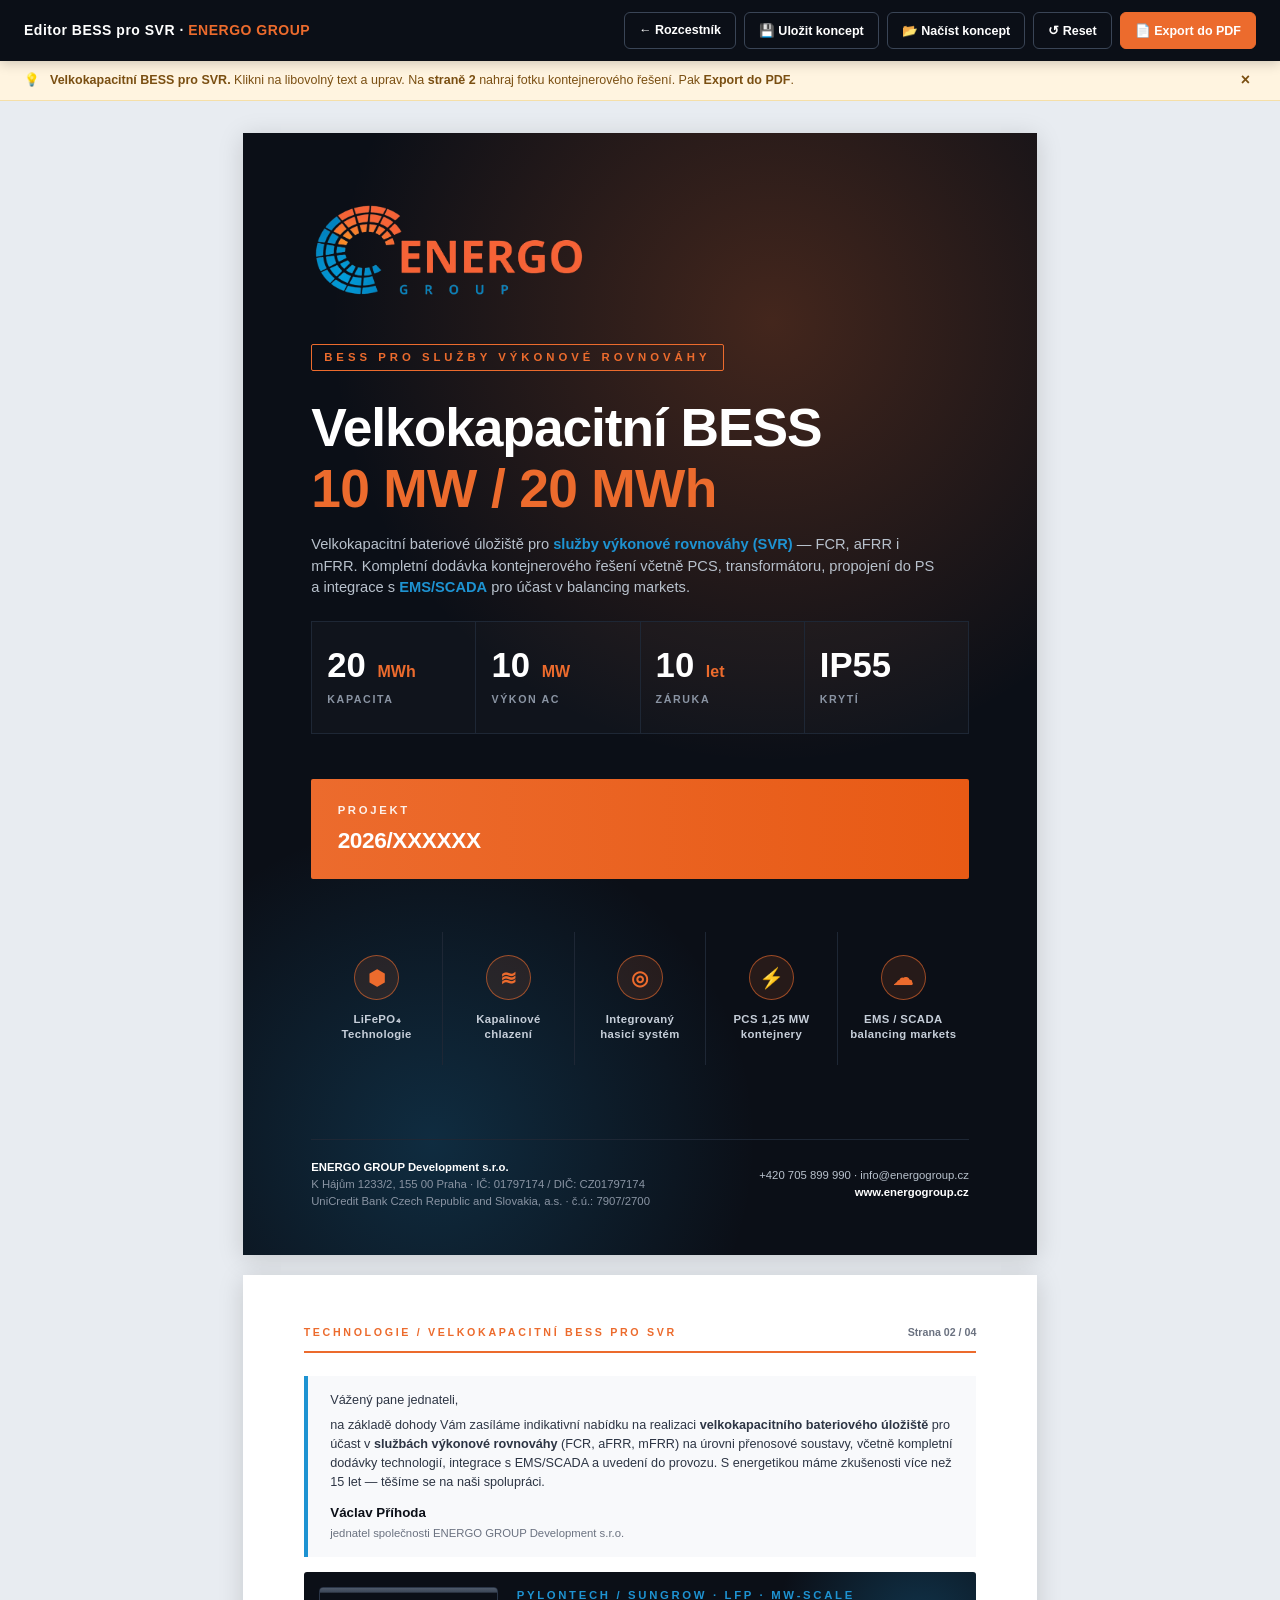
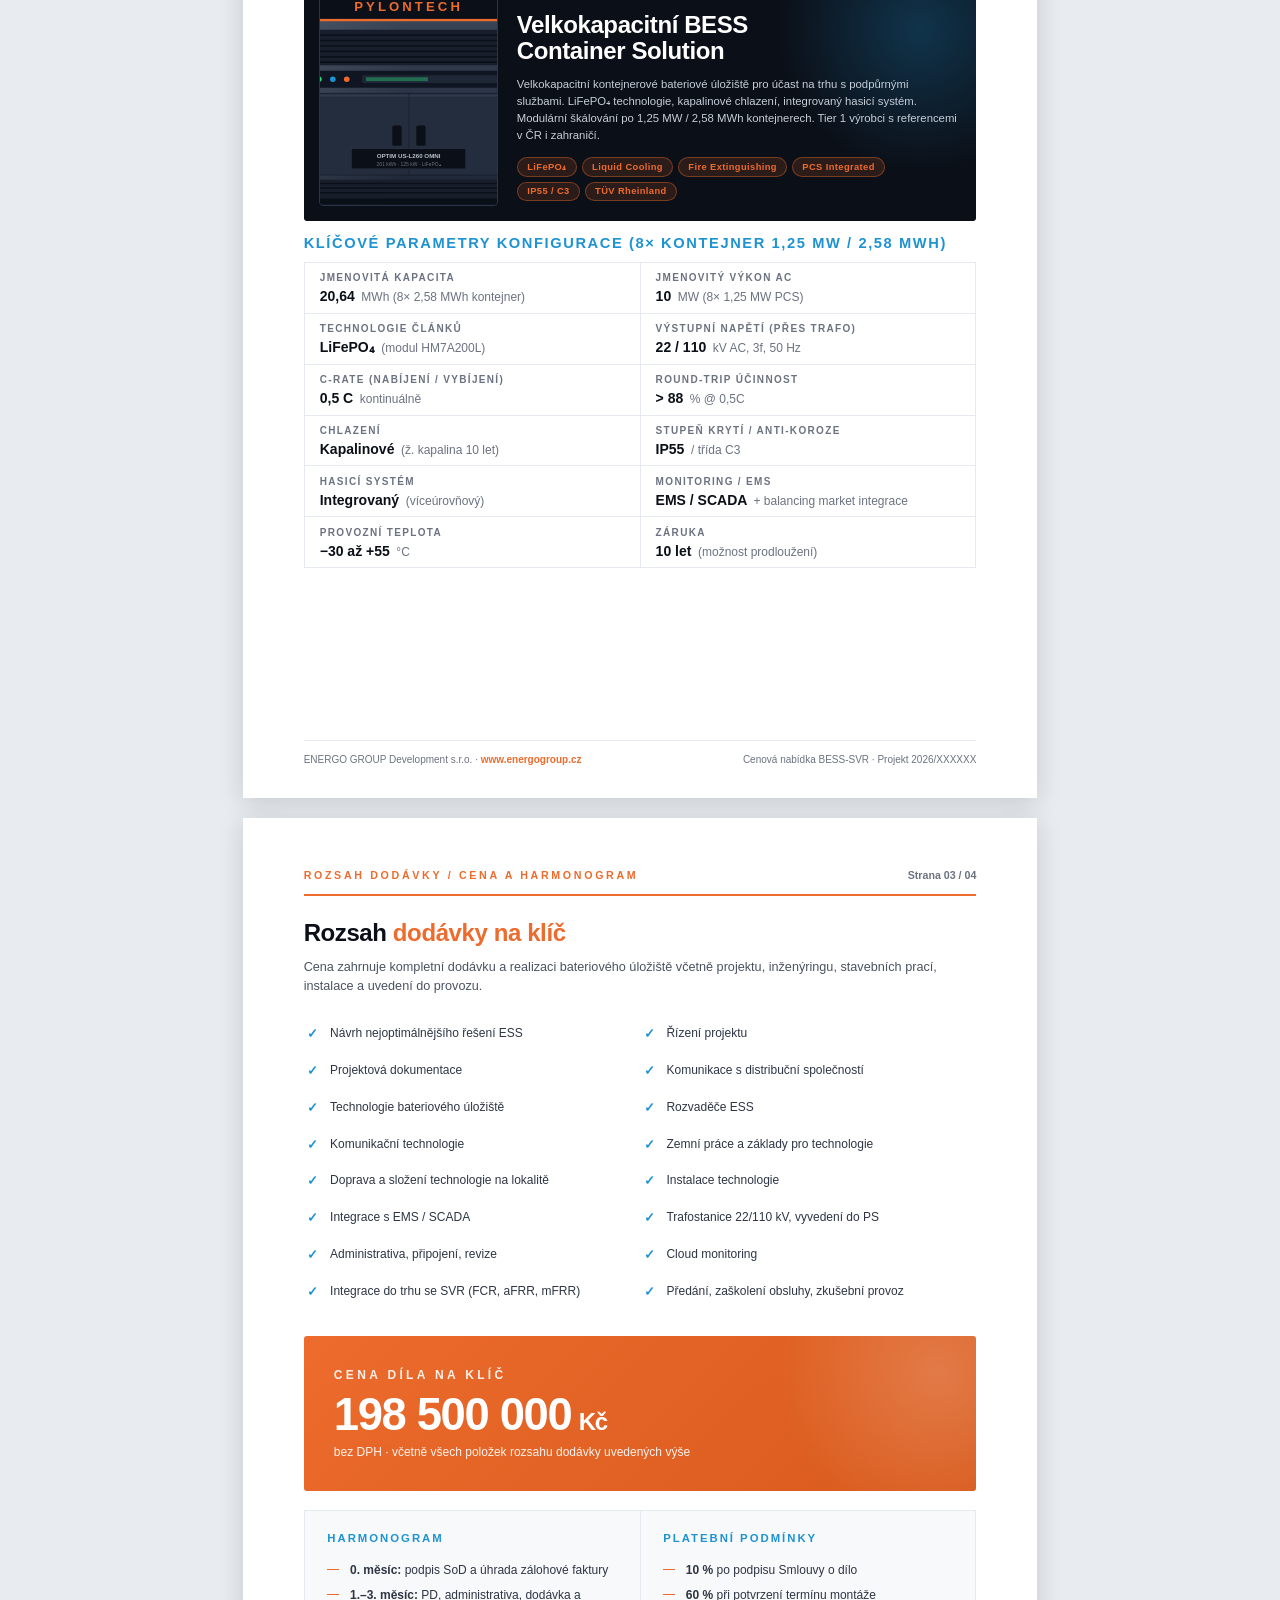
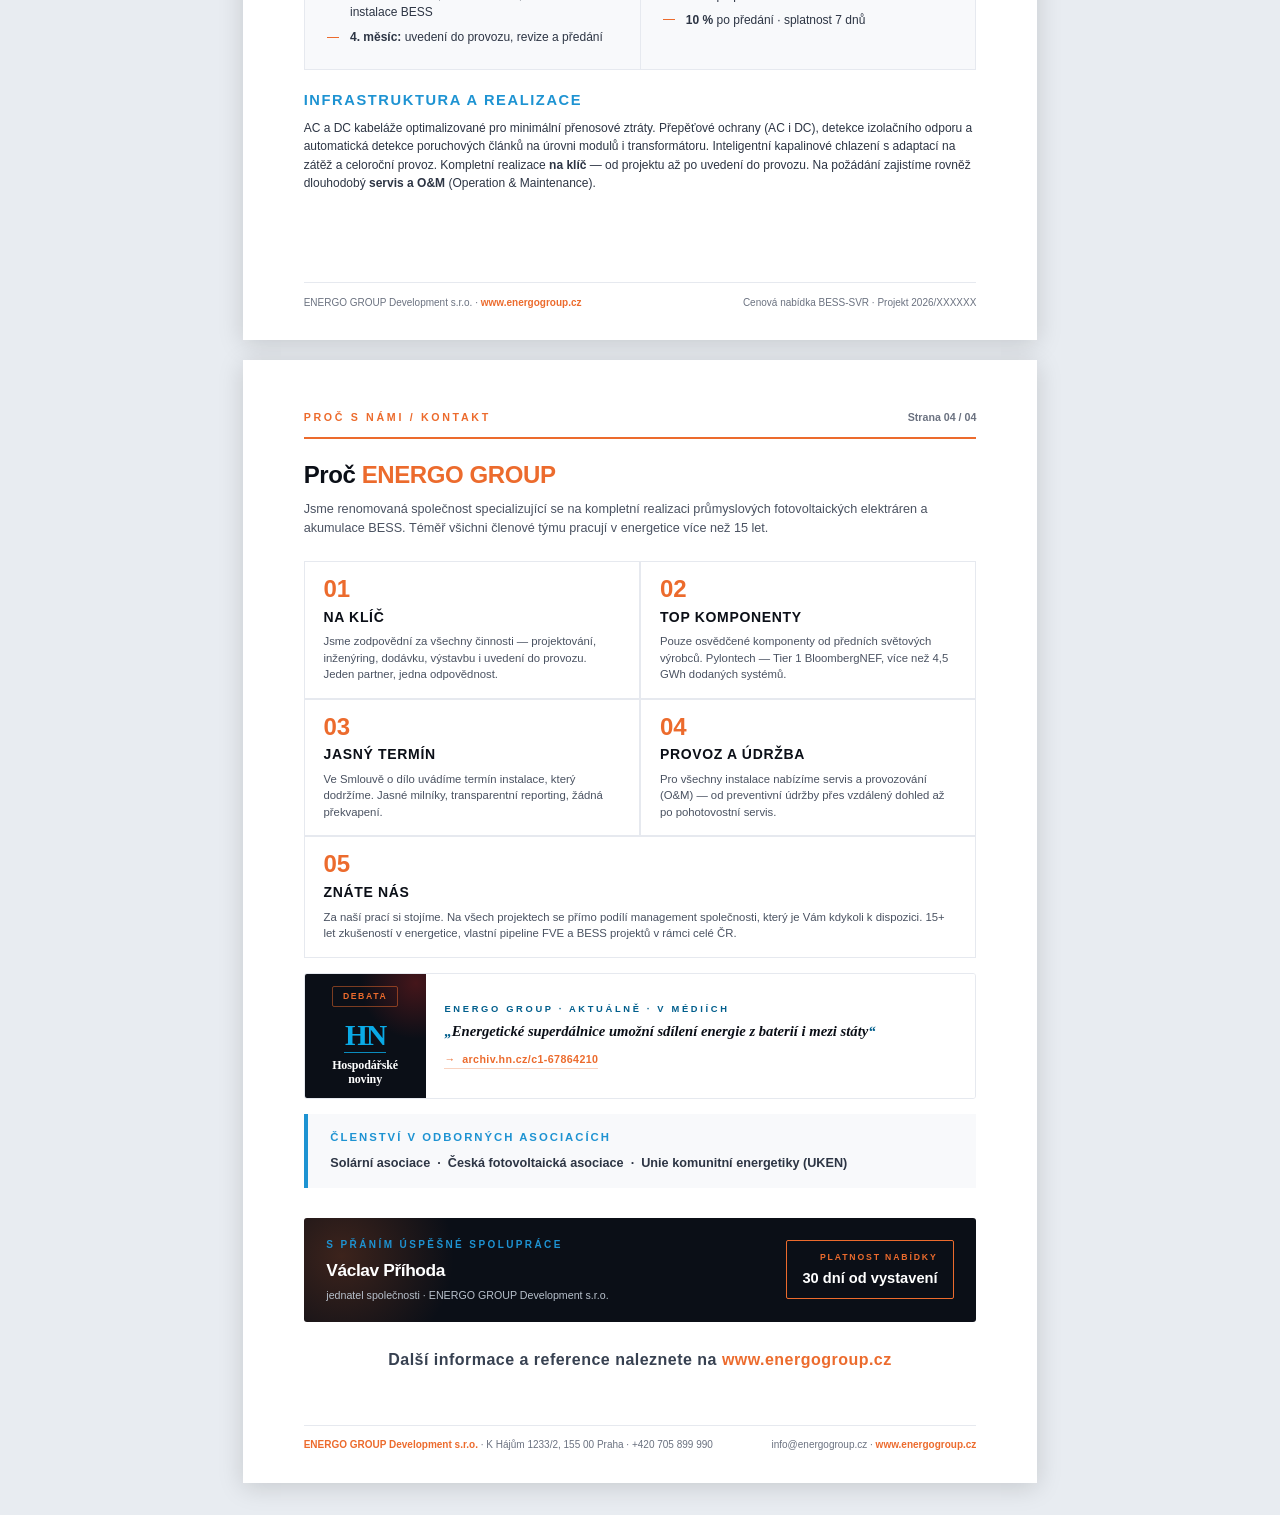
==== commit 471d5e63: "Add files via upload Initial: rozcestník + BESS + BESS-SVR + 2× FVE C&I + logo" ====
--- a/bess-svr.html
+++ b/bess-svr.html
@@ -1015,7 +1015,7 @@
 
     <div class="cover-title">
       <span contenteditable="true">Velkokapacitní BESS</span>
-      <span class="accent" contenteditable="true"><span class="kw-small">10 MW /</span> 20 MWh</span>
+      <span class="accent" contenteditable="true">10 MW / 20 MWh</span>
     </div>
 
     <div class="cover-subtitle" contenteditable="true">
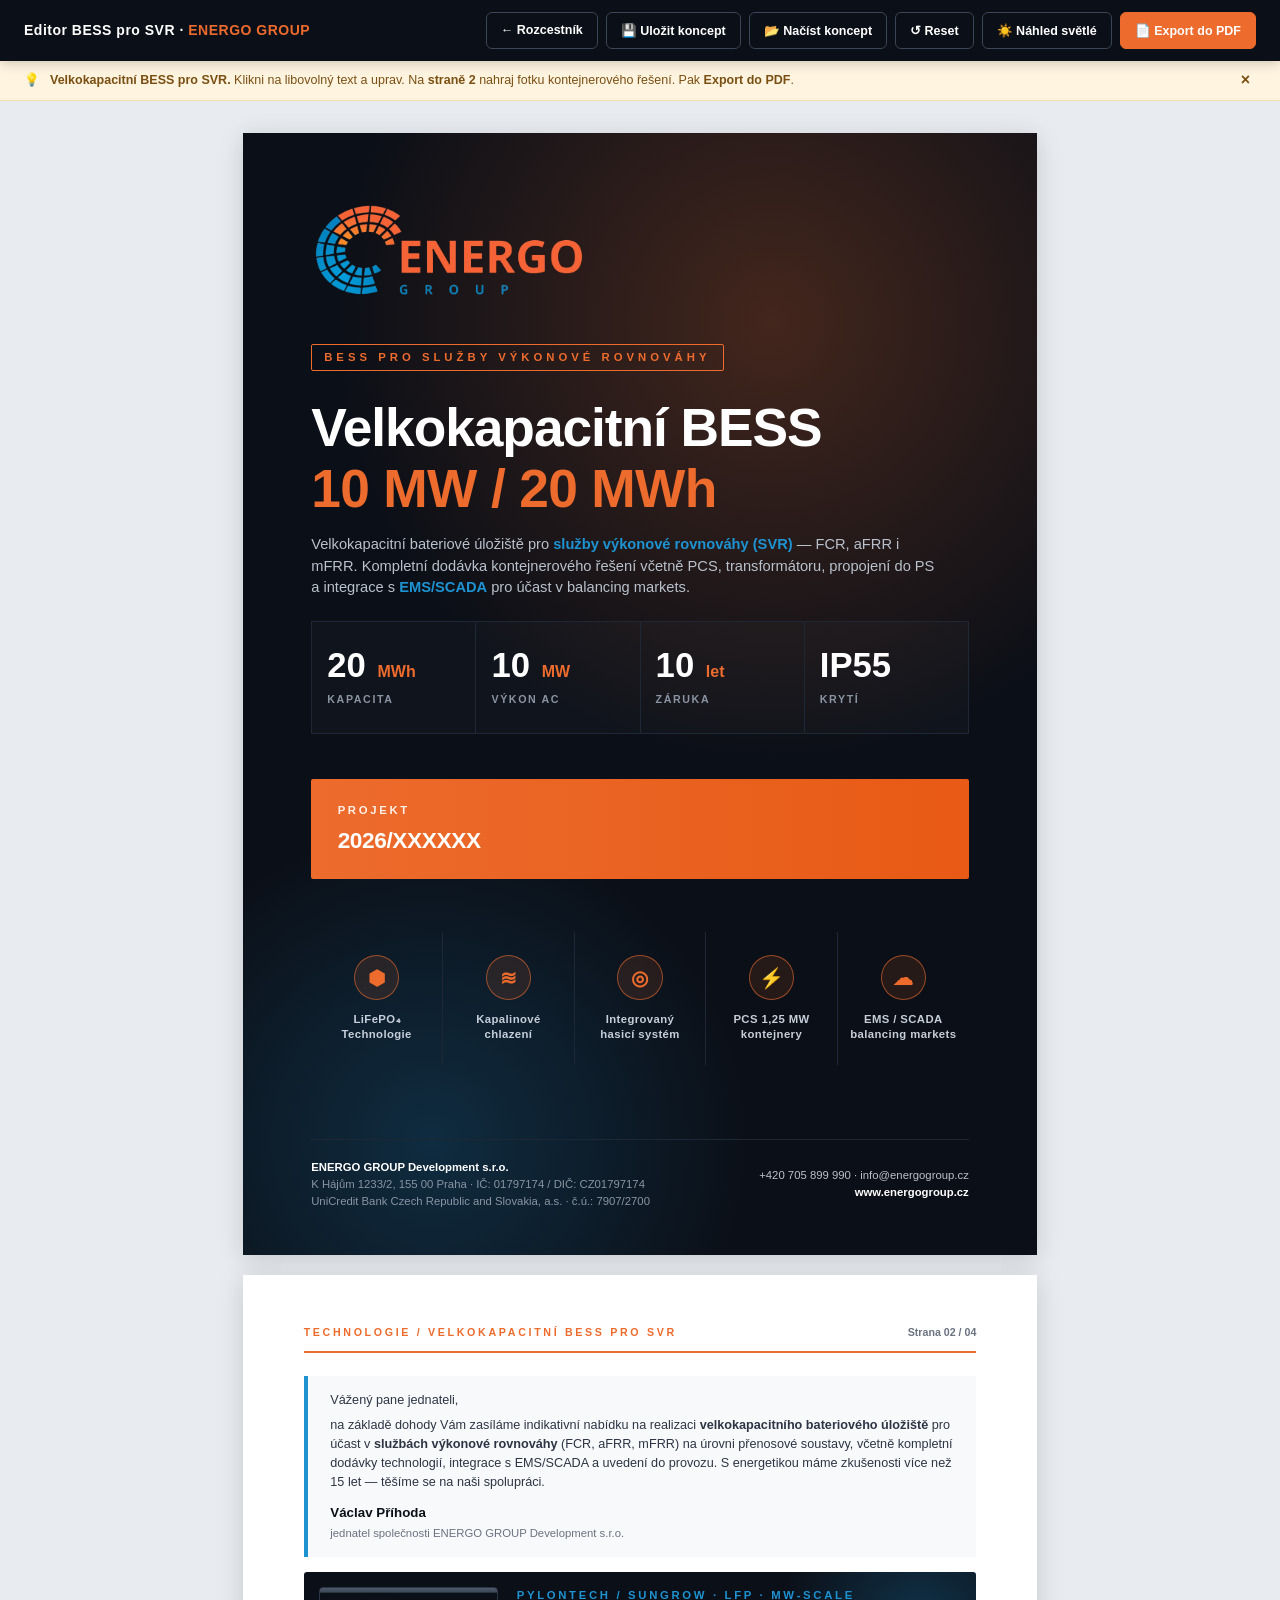
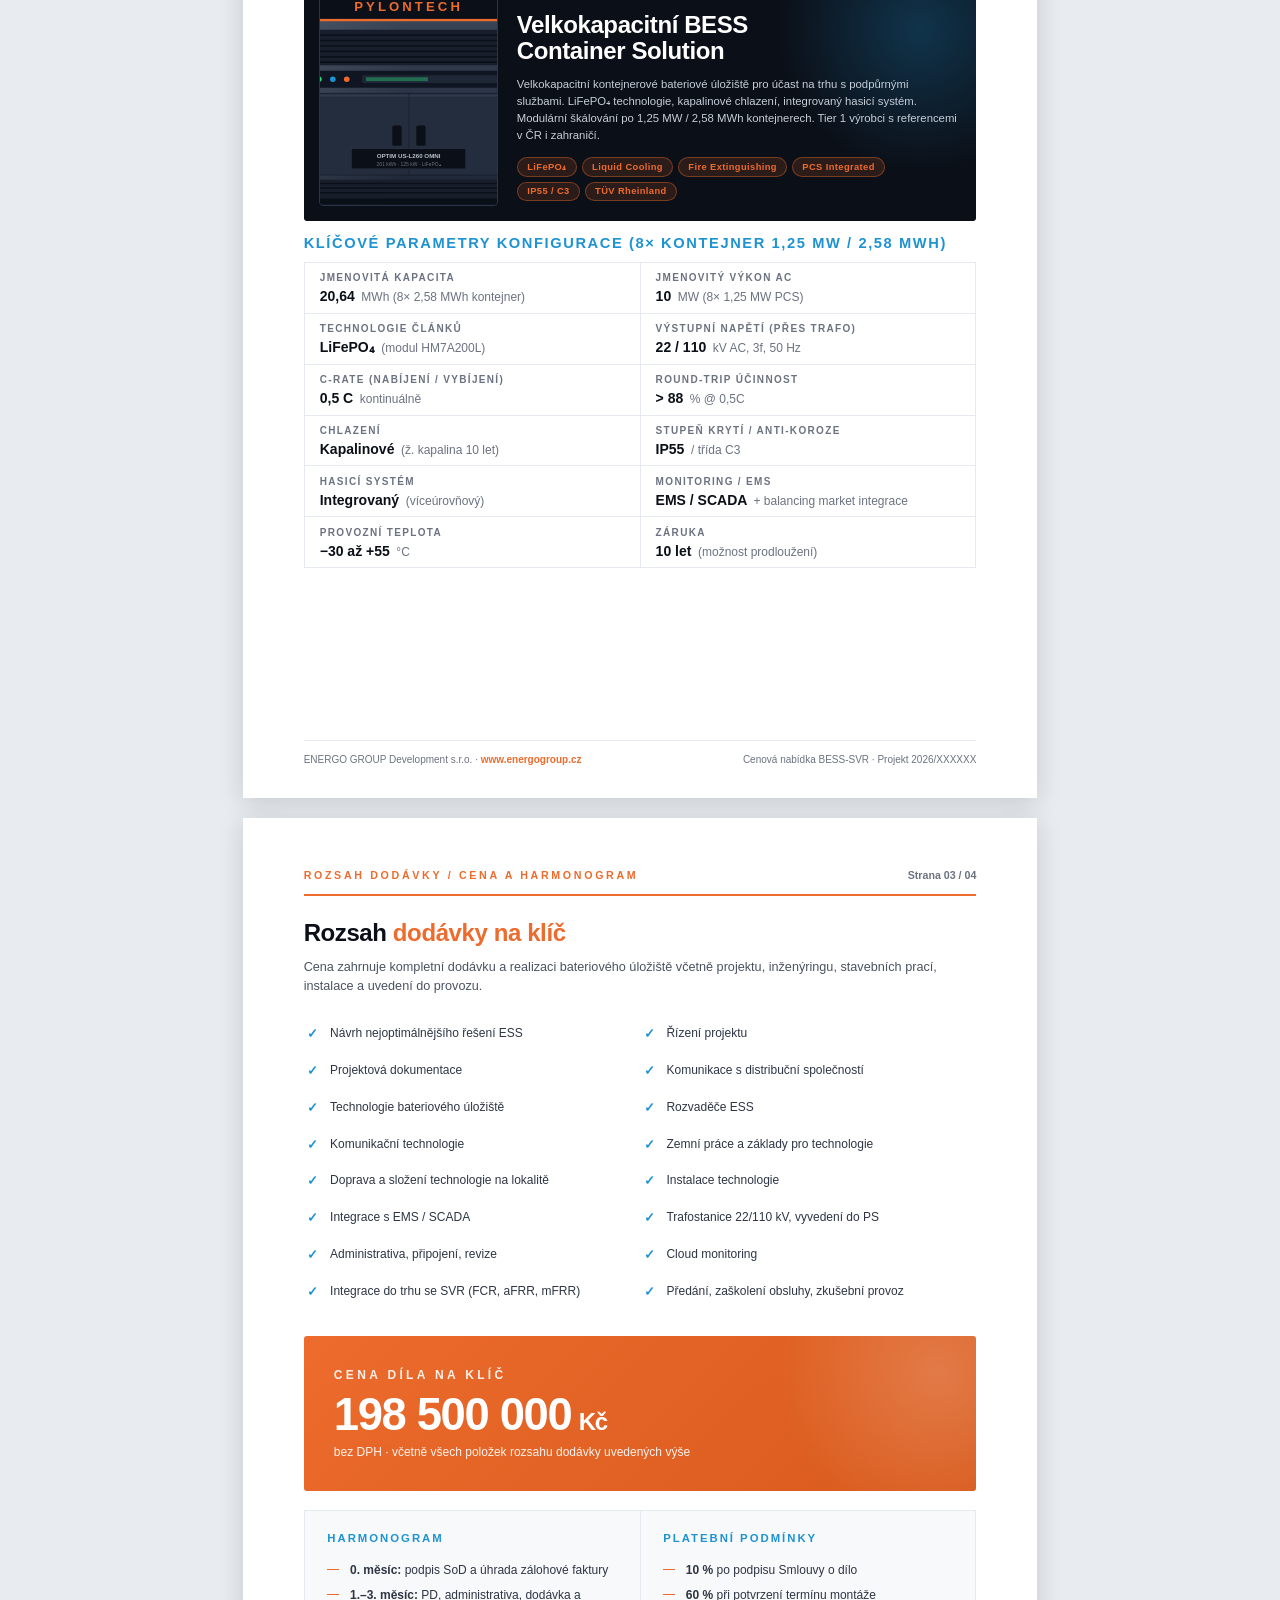
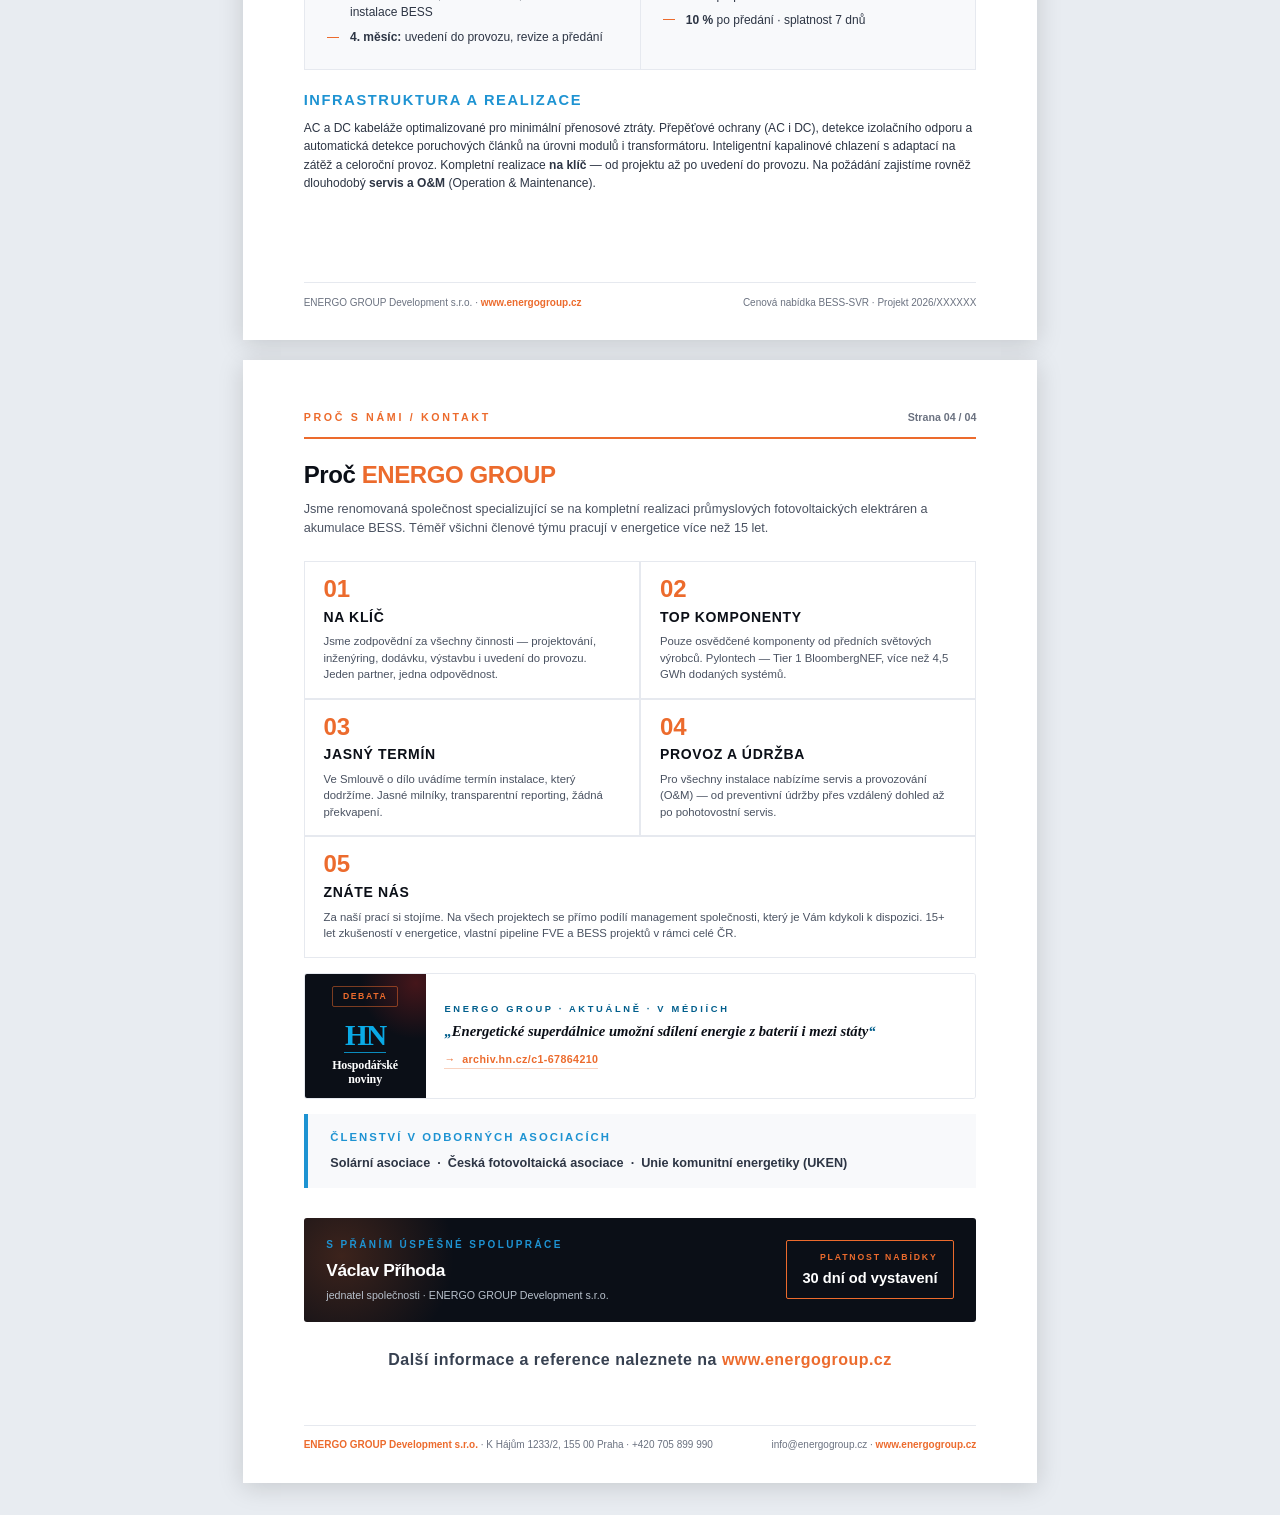
==== commit 552a82e4: "Add light mode (toggle + auto pro PDF print) — 6 šablon" ====
--- a/bess-svr.html
+++ b/bess-svr.html
@@ -4,6 +4,7 @@
 <meta charset="UTF-8">
 <meta name="viewport" content="width=device-width, initial-scale=1">
 <title>Cenová nabídka BESS pro SVR – ENERGO GROUP</title>
+<link rel="stylesheet" href="assets/light-mode.css">
 <style>
   @page {
     size: A4;
@@ -991,7 +992,8 @@
     <button class="tb-btn ghost" onclick="saveToStorage()">💾 Uložit koncept</button>
     <button class="tb-btn ghost" onclick="loadFromStorage()">📂 Načíst koncept</button>
     <button class="tb-btn ghost" onclick="resetTemplate()">↺ Reset</button>
-    <button class="tb-btn primary" onclick="exportPdf()">📄 Export do PDF</button>
+    <button class="tb-btn ghost" onclick="toggleLightPreview()" id="lightToggleBtn">☀️ Náhled světlé</button>
+<button class="tb-btn primary" onclick="exportPdf()">📄 Export do PDF</button>
   </div>
 </div>
 
@@ -1675,6 +1677,33 @@
 // Clear dirty on save
 const originalSave = saveToStorage;
 saveToStorage = function() { originalSave(); isDirty = false; };
+// ============ LIGHT MODE (toggle + auto pro tisk) ============
+function toggleLightPreview() {
+  const on = document.body.classList.toggle('light-on');
+  const btn = document.getElementById('lightToggleBtn');
+  if (btn) btn.innerHTML = on ? '🌙 Náhled tmavé' : '☀️ Náhled světlé';
+  try { localStorage.setItem('energogroup_light_preview', on ? '1' : '0'); } catch(e) {}
+}
+(function initLightMode() {
+  // Obnov uloženou preferenci náhledu
+  try {
+    if (localStorage.getItem('energogroup_light_preview') === '1') {
+      document.body.classList.add('light-on');
+      const btn = document.getElementById('lightToggleBtn');
+      if (btn) btn.innerHTML = '🌙 Náhled tmavé';
+    }
+  } catch(e) {}
+  // Automaticky aktivuj světlou pro tisk / PDF export
+  let wasOnBeforePrint = false;
+  window.addEventListener('beforeprint', () => {
+    wasOnBeforePrint = document.body.classList.contains('light-on');
+    document.body.classList.add('light-on');
+  });
+  window.addEventListener('afterprint', () => {
+    if (!wasOnBeforePrint) document.body.classList.remove('light-on');
+  });
+})();
+
 </script>
 
 </body>
